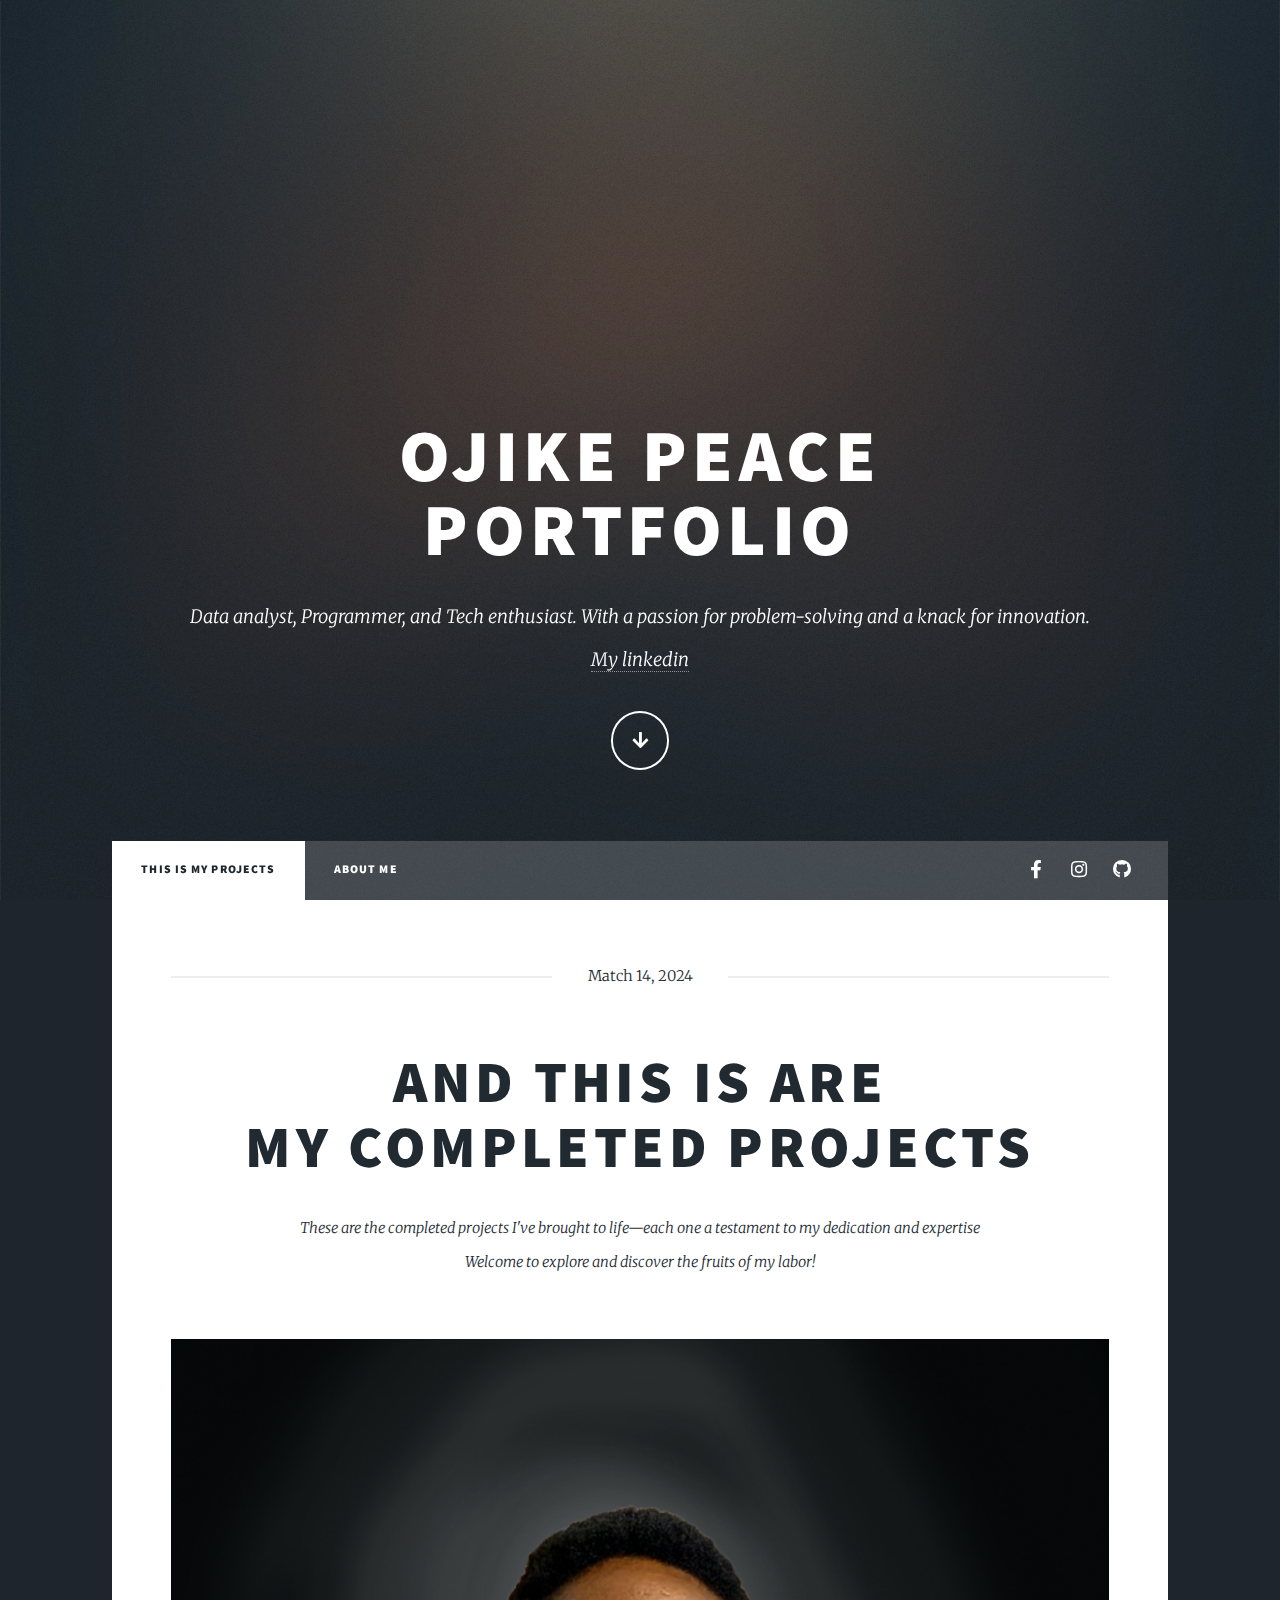
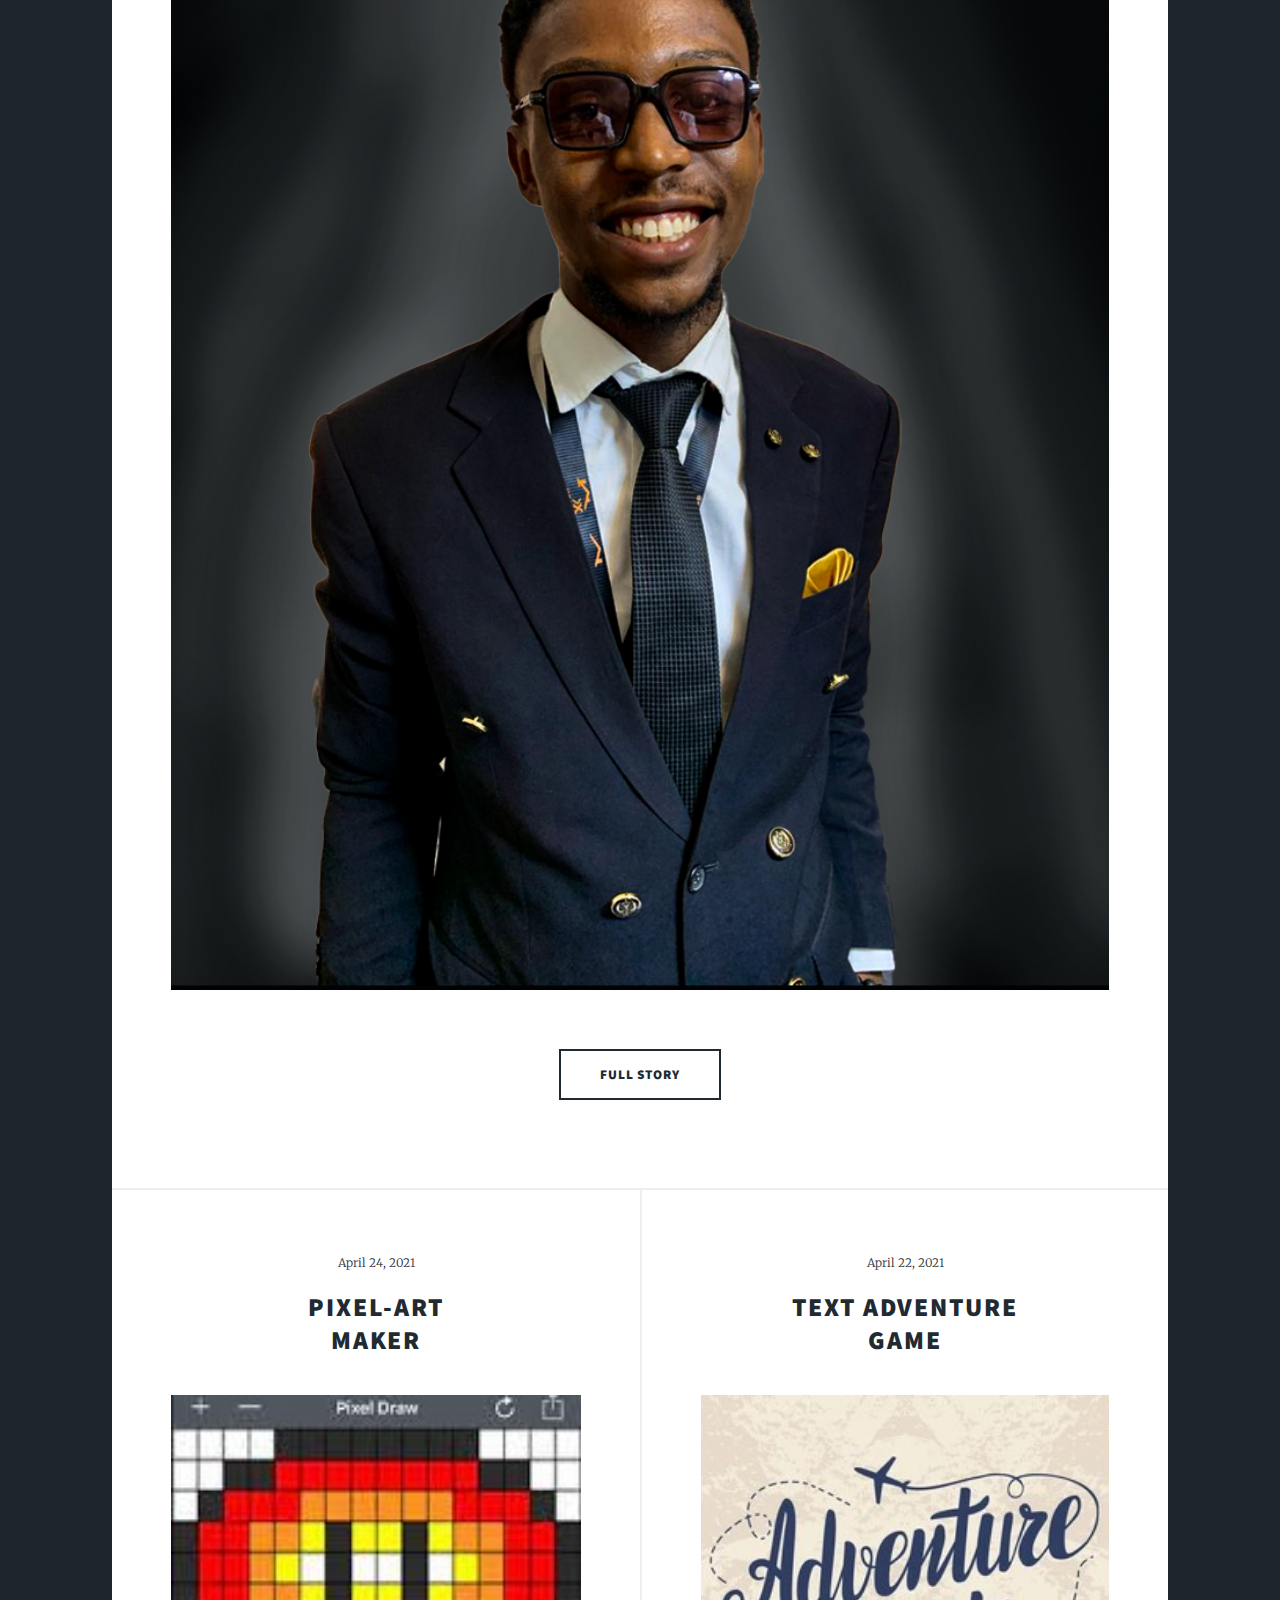
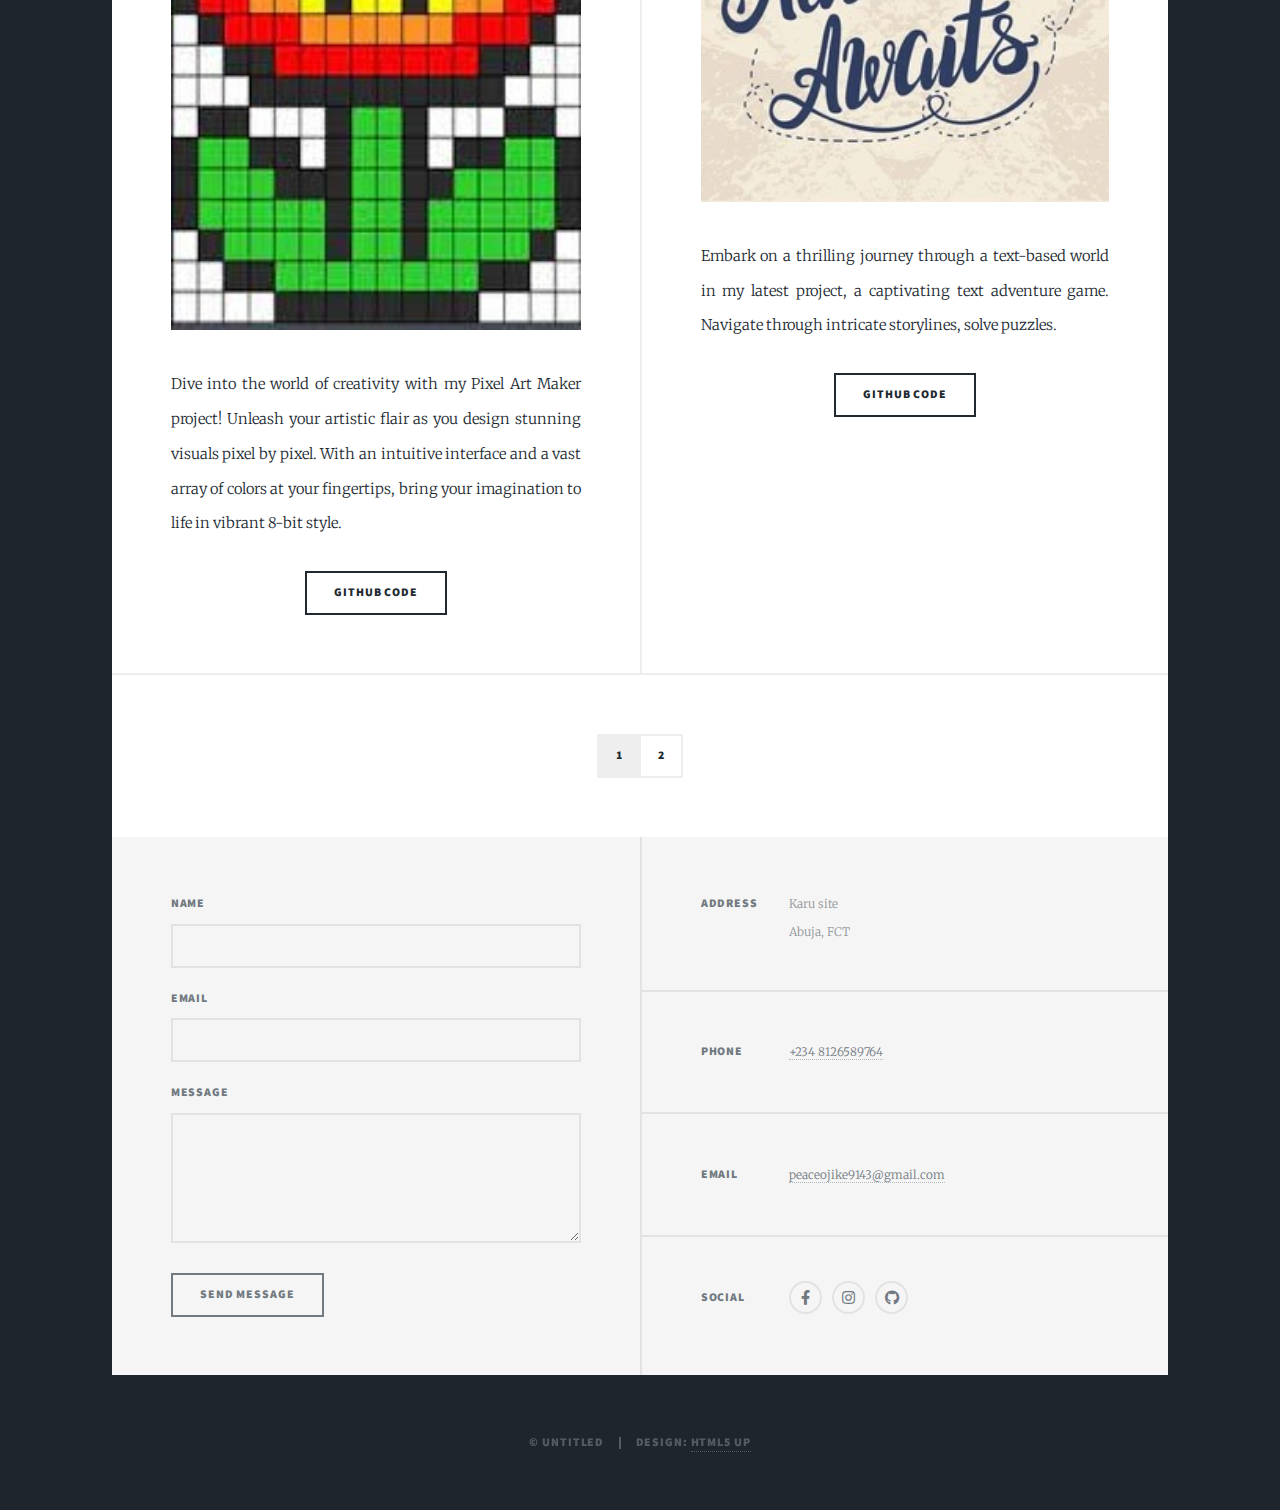
==== index.html @ 4c6d9d8d "Add files via upload" ====
<!DOCTYPE HTML>
<!--
	Massively by HTML5 UP
	html5up.net | @ajlkn
	Free for personal and commercial use under the CCA 3.0 license (html5up.net/license)
-->
<html>
	<head>
		<title>ojike peace portfolio</title>
		<meta charset="utf-8" />
		<meta name="viewport" content="width=device-width, initial-scale=1, user-scalable=no" />
		<link rel="stylesheet" href="assets/css/main.css" />
		<noscript><link rel="stylesheet" href="assets/css/noscript.css" /></noscript>
	</head>
	<body class="is-preload">

		<!-- Wrapper -->
			<div id="wrapper" class="fade-in">

				<!-- Intro -->
					<div id="intro">
						<h1>Ojike Peace<br />
						Portfolio</h1>
						<p>Data analyst, Programmer, and Tech enthusiast. With a passion for problem-solving and a knack for innovation. <br /> <a href="https://www.linkedin.com/in/peace-ojike-a12960278/">My linkedin</a></p>
						<ul class="actions">
							<li><a href="#header" class="button icon solid solo fa-arrow-down scrolly">Continue</a></li>
						</ul>
					</div>

				<!-- Header -->
					<header id="header">
						<a href="index.html" class="logo">My portfolio</a>
					</header>

				<!-- Nav -->
					<nav id="nav">
						<ul class="links">
							<li class="active"><a href="index.html">This is my Projects</a></li>
							<li><a href="generic.html">About me</a></li>
							<!--<li><a href="elements.html">Elements Reference</a></li>-->
						</ul>
						<ul class="icons">
							<!--<li><a href="#" class="icon brands fa-twitter"><span class="label">Twitter</span></a></li>-->
							<li><a href="#" class="icon brands fa-facebook-f"><span class="label">Facebook</span></a></li>
							<li><a href="#" class="icon brands fa-instagram"><span class="label">Instagram</span></a></li>
							<li><a href="#" class="icon brands fa-github"><span class="label">GitHub</span></a></li>
						</ul>
					</nav>

				<!-- Main -->
					<div id="main">

						<!-- Featured Post -->
							<article class="post featured">
								<header class="major">
									<span class="date">Match 14, 2024</span>
									<h2><a href="#">And this is are<br />
									my completed projects</a></h2>
									<p>These are the completed projects I've brought to life—each one a testament to my dedication and expertise<br />
									    Welcome to explore and discover the fruits of my labor!<br />
							        </p>
								</header>
								<a href="#" class="image main"><img src="images/pic 14.png" alt="" /></a>
								<ul class="actions special">
									<li><a href="#" class="button large">Full Story</a></li>
								</ul>
							</article>

						<!-- Posts -->
							<section class="posts">
								<article>
									<header>
										<span class="date">April 24, 2021</span>
										<h2><a href="#">pixel-art
											<br />
										Maker</a></h2>
									</header>
									<a href="#" class="image fit"><img src="images/pic 15b.jpeg" alt="" /></a>
									<p>Dive into the world of creativity with my Pixel Art Maker project! Unleash your artistic flair as you design stunning visuals pixel by pixel. With an intuitive interface and a vast array of colors at your fingertips, bring your imagination to life in vibrant 8-bit style.</p>
									<ul class="actions special">
										<li><a href="https://github.com/peaceojike9142/pixel-art-maker" class="button">GitHub Code</a></li>
									</ul>
								</article>
								<article>
									<header>
										<span class="date">April 22, 2021</span>
										<h2><a href="#">Text Adventure<br />
										Game</a></h2>
									</header>
									<a href="#" class="image fit"><img src="images/pic 15aa.jpg" alt="" /></a>
									<p>Embark on a thrilling journey through a text-based world in my latest project, a captivating text adventure game. Navigate through intricate storylines, solve puzzles.</p>
									<ul class="actions special">
										<li><a href="https://github.com/peaceojike9142/text-adventure-game" class="button">Github Code</a></li>
									</ul>
								</article>
								<!--<article>
									<header>
										<span class="date">April 18, 2021</span>
										<h2><a href="#">Ante mattis<br />
										interdum dolor</a></h2>
									</header>
									<a href="#" class="image fit"><img src="images/pic04.jpg" alt="" /></a>
									<p>Donec eget ex magna. Interdum et malesuada fames ac ante ipsum primis in faucibus. Pellentesque venenatis dolor imperdiet dolor mattis sagittis magna etiam.</p>
									<ul class="actions special">
										<li><a href="#" class="button">Full Story</a></li>
									</ul>
								</article>
								<article>
									<header>
										<span class="date">April 14, 2017</span>
										<h2><a href="#">Tempus sed<br />
										nulla imperdiet</a></h2>
									</header>
									<a href="#" class="image fit"><img src="images/pic05.jpg" alt="" /></a>
									<p>Donec eget ex magna. Interdum et malesuada fames ac ante ipsum primis in faucibus. Pellentesque venenatis dolor imperdiet dolor mattis sagittis magna etiam.</p>
									<ul class="actions special">
										<li><a href="#" class="button">Full Story</a></li>
									</ul>
								</article>
								<article>
									<header>
										<span class="date">April 11, 2017</span>
										<h2><a href="#">Odio magna<br />
										sed consectetur</a></h2>
									</header>
									<a href="#" class="image fit"><img src="images/pic06.jpg" alt="" /></a>
									<p>Donec eget ex magna. Interdum et malesuada fames ac ante ipsum primis in faucibus. Pellentesque venenatis dolor imperdiet dolor mattis sagittis magna etiam.</p>
									<ul class="actions special">
										<li><a href="#" class="button">Full Story</a></li>
									</ul>
								</article>-->
								<!--<article>
									<header>
										<span class="date">April 7, 2017</span>
										<h2><a href="#">Augue lorem<br />
										primis vestibulum</a></h2>
									</header>
									<a href="#" class="image fit"><img src="images/pic07.jpg" alt="" /></a>
									<p>Donec eget ex magna. Interdum et malesuada fames ac ante ipsum primis in faucibus. Pellentesque venenatis dolor imperdiet dolor mattis sagittis magna etiam.</p>
									<ul class="actions special">
										<li><a href="#" class="button">Full Story</a></li>
									</ul>
								</article>-->
							</section>

						<!-- Footer -->
							<footer>
								<div class="pagination">
									<!--<a href="#" class="previous">Prev</a>-->
									<a href="#" class="page active">1</a>
									<a href="#" class="page">2</a>
									<!--<a href="#" class="page">3</a>
									<span class="extra">&hellip;</span>
									<a href="#" class="page">8</a>
									<a href="#" class="page">9</a>
									<a href="#" class="page">10</a>
									<a href="#" class="next">Next</a>-->
								</div>
							</footer>

					</div>

				<!-- Footer -->
					<footer id="footer">
						<section>
							<form method="post" action="#">
								<div class="fields">
									<div class="field">
										<label for="name">Name</label>
										<input type="text" name="name" id="name" />
									</div>
									<div class="field">
										<label for="email">Email</label>
										<input type="text" name="email" id="email" />
									</div>
									<div class="field">
										<label for="message">Message</label>
										<textarea name="message" id="message" rows="3"></textarea>
									</div>
								</div>
								<ul class="actions">
									<li><input type="submit" value="Send Message" /></li>
								</ul>
							</form>
						</section>
						<section class="split contact">
							<section class="alt">
								<h3>Address</h3>
								<p> Karu site<br />
									Abuja, FCT</p>
							</section>
							<section>
								<h3>Phone</h3>
								<p><a href="#">+234 8126589764</a></p>
							</section>
							<section>
								<h3>Email</h3>
								<p><a href="peaceojike9143@gmail.com">peaceojike9143@gmail.com</a></p>
							</section>
							<section>
								<h3>Social</h3>
								<ul class="icons alt">
									<!--<li><a href="#" class="icon brands alt fa-twitter"><span class="label">Twitter</span></a></li>-->
									<li><a href="https://web.facebook.com/peace.ojike.3" class="icon brands alt fa-facebook-f"><span class="label">Facebook</span></a></li>
									<li><a href="#" class="icon brands alt fa-instagram"><span class="label">Instagram</span></a></li>
									<li><a href="https://github.com/peaceojike9142" class="icon brands alt fa-github"><span class="label">GitHub</span></a></li>
								</ul>
							</section>
						</section>
					</footer>

				<!-- Copyright -->
					<div id="copyright">
						<ul><li>&copy; Untitled</li><li>Design: <a href="https://html5up.net">HTML5 UP</a></li></ul>
					</div>

			</div>

		<!-- Scripts -->
			<script src="assets/js/jquery.min.js"></script>
			<script src="assets/js/jquery.scrollex.min.js"></script>
			<script src="assets/js/jquery.scrolly.min.js"></script>
			<script src="assets/js/browser.min.js"></script>
			<script src="assets/js/breakpoints.min.js"></script>
			<script src="assets/js/util.js"></script>
			<script src="assets/js/main.js"></script>

	</body>
</html>
---- assets/css/main.css ----
@import url(fontawesome-all.min.css);
@import url("https://fonts.googleapis.com/css?family=Merriweather:300,700,300italic,700italic|Source+Sans+Pro:900");

/*
	Massively by HTML5 UP
	html5up.net | @ajlkn
	Free for personal and commercial use under the CCA 3.0 license (html5up.net/license)
*/

html, body, div, span, applet, object,
iframe, h1, h2, h3, h4, h5, h6, p, blockquote,
pre, a, abbr, acronym, address, big, cite,
code, del, dfn, em, img, ins, kbd, q, s, samp,
small, strike, strong, sub, sup, tt, var, b,
u, i, center, dl, dt, dd, ol, ul, li, fieldset,
form, label, legend, table, caption, tbody,
tfoot, thead, tr, th, td, article, aside,
canvas, details, embed, figure, figcaption,
footer, header, hgroup, menu, nav, output, ruby,
section, summary, time, mark, audio, video {
	margin: 0;
	padding: 0;
	border: 0;
	font-size: 100%;
	font: inherit;
	vertical-align: baseline;}

article, aside, details, figcaption, figure,
footer, header, hgroup, menu, nav, section {
	display: block;}

body {
	line-height: 1;
}

ol, ul {
	list-style: none;
}

blockquote, q {
	quotes: none;
}

	blockquote:before, blockquote:after, q:before, q:after {
		content: '';
		content: none;
	}

table {
	border-collapse: collapse;
	border-spacing: 0;
}

body {
	-webkit-text-size-adjust: none;
}

mark {
	background-color: transparent;
	color: inherit;
}

input::-moz-focus-inner {
	border: 0;
	padding: 0;
}

input, select, textarea {
	-moz-appearance: none;
	-webkit-appearance: none;
	-ms-appearance: none;
	appearance: none;
}

/* Basic */

	@-ms-viewport {
		width: device-width;
	}

	body {
		-ms-overflow-style: scrollbar;
	}

	@media screen and (max-width: 480px) {

		html, body {
			min-width: 320px;
		}

	}

	html {
		box-sizing: border-box;
	}

	*, *:before, *:after {
		box-sizing: inherit;
	}

	body {
		background-color: #1e252d;
	}

		body.is-preload *, body.is-preload *:before, body.is-preload *:after {
			-moz-animation: none !important;
			-webkit-animation: none !important;
			-ms-animation: none !important;
			animation: none !important;
			-moz-transition: none !important;
			-webkit-transition: none !important;
			-ms-transition: none !important;
			transition: none !important;
		}

/* Type */

	html {
		font-size: 16pt;
	}

		@media screen and (max-width: 1680px) {

			html {
				font-size: 12pt;
			}

		}

		@media screen and (max-width: 1280px) {

			html {
				font-size: 11pt;
			}

		}

		@media screen and (max-width: 360px) {

			html {
				font-size: 10pt;
			}

		}

	body {
		color: #212931;
	}

	body, input, select, textarea {
		font-family: "Merriweather", Georgia, serif;
		font-weight: 300;
		font-size: 1rem;
		line-height: 2.375;
	}

	a {
		-moz-transition: color 0.2s ease-in-out, background-color 0.2s ease-in-out, border-color 0.2s ease-in-out, box-shadow 0.2s ease-in-out;
		-webkit-transition: color 0.2s ease-in-out, background-color 0.2s ease-in-out, border-color 0.2s ease-in-out, box-shadow 0.2s ease-in-out;
		-ms-transition: color 0.2s ease-in-out, background-color 0.2s ease-in-out, border-color 0.2s ease-in-out, box-shadow 0.2s ease-in-out;
		transition: color 0.2s ease-in-out, background-color 0.2s ease-in-out, border-color 0.2s ease-in-out, box-shadow 0.2s ease-in-out;
		border-bottom: dotted 1px;
		text-decoration: none;
	}

		a:hover {
			border-bottom-color: transparent;
		}

	strong, b {
		font-weight: 600;
	}

	em, i {
		font-style: italic;
	}

	p {
		text-align: justify;
		margin: 0 0 2rem 0;
	}

	h1, h2, h3, h4, h5, h6 {
		font-family: "Source Sans Pro", Helvetica, sans-serif;
		font-weight: 900;
		line-height: 1.5;
		letter-spacing: 0.075em;
		text-transform: uppercase;
		margin: 0 0 1rem 0;
	}

		h1 a, h2 a, h3 a, h4 a, h5 a, h6 a {
			border-bottom: 0;
			color: inherit;
			text-decoration: none;
		}

	h1 {
		font-size: 4rem;
		line-height: 1.1;
		margin: 0 0 2rem 0;
	}

	h2 {
		font-size: 1.75rem;
		line-height: 1.3;
		margin: 0 0 1.5rem 0;
	}

	h3 {
		font-size: 1.25rem;
		margin: 0 0 1.5rem 0;
	}

	h4 {
		font-size: 1rem;
	}

	h5 {
		font-size: 0.9rem;
	}

	h6 {
		font-size: 0.8rem;
	}

	sub {
		font-size: 0.8rem;
		position: relative;
		top: 0.5rem;
	}

	sup {
		font-size: 0.8rem;
		position: relative;
		top: -0.5rem;
	}

	blockquote {
		border-left: solid 4px;
		font-style: italic;
		margin: 0 0 2rem 0;
		padding: 0.5rem 0 0.5rem 2rem;
	}

	code {
		border: solid 2px;
		font-family: "Courier New", monospace;
		font-size: 0.9rem;
		margin: 0 0.25rem;
		padding: 0.25rem 0.65rem;
	}

	pre {
		-webkit-overflow-scrolling: touch;
		font-family: "Courier New", monospace;
		font-size: 0.9rem;
		margin: 0 0 2rem 0;
	}

		pre code {
			display: block;
			line-height: 1.75;
			padding: 1rem 1.5rem;
			overflow-x: auto;
		}

	hr {
		border: 0;
		border-bottom: solid 2px;
		margin: 3rem 0;
	}

		hr.major {
			margin: 5rem 0;
		}

	.align-left {
		text-align: left;
	}

	.align-center {
		text-align: center;
	}

	.align-right {
		text-align: right;
	}

	input, select, textarea {
		color: #212931;
	}

	a {
		color: #212931;
		border-bottom-color: rgba(33, 41, 49, 0.5);
	}

		a:hover {
			border-bottom-color: transparent;
			color: #18bfef !important;
		}

	strong, b {
		color: #212931;
	}

	h1, h2, h3, h4, h5, h6 {
		color: #212931;
	}

	blockquote {
		border-left-color: #eeeeee;
	}

	code {
		background: rgba(220, 220, 220, 0.25);
		border-color: #eeeeee;
	}

	hr {
		border-bottom-color: #eeeeee;
	}

/* Row */

	.row {
		display: flex;
		flex-wrap: wrap;
		box-sizing: border-box;
		align-items: stretch;
	}

		.row > * {
			box-sizing: border-box;
		}

		.row.gtr-uniform > * > :last-child {
			margin-bottom: 0;
		}

		.row.aln-left {
			justify-content: flex-start;
		}

		.row.aln-center {
			justify-content: center;
		}

		.row.aln-right {
			justify-content: flex-end;
		}

		.row.aln-top {
			align-items: flex-start;
		}

		.row.aln-middle {
			align-items: center;
		}

		.row.aln-bottom {
			align-items: flex-end;
		}

		.row > .imp {
			order: -1;
		}

		.row > .col-1 {
			width: 8.33333%;
		}

		.row > .off-1 {
			margin-left: 8.33333%;
		}

		.row > .col-2 {
			width: 16.66667%;
		}

		.row > .off-2 {
			margin-left: 16.66667%;
		}

		.row > .col-3 {
			width: 25%;
		}

		.row > .off-3 {
			margin-left: 25%;
		}

		.row > .col-4 {
			width: 33.33333%;
		}

		.row > .off-4 {
			margin-left: 33.33333%;
		}

		.row > .col-5 {
			width: 41.66667%;
		}

		.row > .off-5 {
			margin-left: 41.66667%;
		}

		.row > .col-6 {
			width: 50%;
		}

		.row > .off-6 {
			margin-left: 50%;
		}

		.row > .col-7 {
			width: 58.33333%;
		}

		.row > .off-7 {
			margin-left: 58.33333%;
		}

		.row > .col-8 {
			width: 66.66667%;
		}

		.row > .off-8 {
			margin-left: 66.66667%;
		}

		.row > .col-9 {
			width: 75%;
		}

		.row > .off-9 {
			margin-left: 75%;
		}

		.row > .col-10 {
			width: 83.33333%;
		}

		.row > .off-10 {
			margin-left: 83.33333%;
		}

		.row > .col-11 {
			width: 91.66667%;
		}

		.row > .off-11 {
			margin-left: 91.66667%;
		}

		.row > .col-12 {
			width: 100%;
		}

		.row > .off-12 {
			margin-left: 100%;
		}

		.row.gtr-0 {
			margin-top: 0;
			margin-left: 0rem;
		}

			.row.gtr-0 > * {
				padding: 0 0 0 0rem;
			}

			.row.gtr-0.gtr-uniform {
				margin-top: 0rem;
			}

				.row.gtr-0.gtr-uniform > * {
					padding-top: 0rem;
				}

		.row.gtr-25 {
			margin-top: 0;
			margin-left: -0.375rem;
		}

			.row.gtr-25 > * {
				padding: 0 0 0 0.375rem;
			}

			.row.gtr-25.gtr-uniform {
				margin-top: -0.375rem;
			}

				.row.gtr-25.gtr-uniform > * {
					padding-top: 0.375rem;
				}

		.row.gtr-50 {
			margin-top: 0;
			margin-left: -0.75rem;
		}

			.row.gtr-50 > * {
				padding: 0 0 0 0.75rem;
			}

			.row.gtr-50.gtr-uniform {
				margin-top: -0.75rem;
			}

				.row.gtr-50.gtr-uniform > * {
					padding-top: 0.75rem;
				}

		.row {
			margin-top: 0;
			margin-left: -1.5rem;
		}

			.row > * {
				padding: 0 0 0 1.5rem;
			}

			.row.gtr-uniform {
				margin-top: -1.5rem;
			}

				.row.gtr-uniform > * {
					padding-top: 1.5rem;
				}

		.row.gtr-150 {
			margin-top: 0;
			margin-left: -2.25rem;
		}

			.row.gtr-150 > * {
				padding: 0 0 0 2.25rem;
			}

			.row.gtr-150.gtr-uniform {
				margin-top: -2.25rem;
			}

				.row.gtr-150.gtr-uniform > * {
					padding-top: 2.25rem;
				}

		.row.gtr-200 {
			margin-top: 0;
			margin-left: -3rem;
		}

			.row.gtr-200 > * {
				padding: 0 0 0 3rem;
			}

			.row.gtr-200.gtr-uniform {
				margin-top: -3rem;
			}

				.row.gtr-200.gtr-uniform > * {
					padding-top: 3rem;
				}

		@media screen and (max-width: 1680px) {

			.row {
				display: flex;
				flex-wrap: wrap;
				box-sizing: border-box;
				align-items: stretch;
			}

				.row > * {
					box-sizing: border-box;
				}

				.row.gtr-uniform > * > :last-child {
					margin-bottom: 0;
				}

				.row.aln-left {
					justify-content: flex-start;
				}

				.row.aln-center {
					justify-content: center;
				}

				.row.aln-right {
					justify-content: flex-end;
				}

				.row.aln-top {
					align-items: flex-start;
				}

				.row.aln-middle {
					align-items: center;
				}

				.row.aln-bottom {
					align-items: flex-end;
				}

				.row > .imp-xlarge {
					order: -1;
				}

				.row > .col-1-xlarge {
					width: 8.33333%;
				}

				.row > .off-1-xlarge {
					margin-left: 8.33333%;
				}

				.row > .col-2-xlarge {
					width: 16.66667%;
				}

				.row > .off-2-xlarge {
					margin-left: 16.66667%;
				}

				.row > .col-3-xlarge {
					width: 25%;
				}

				.row > .off-3-xlarge {
					margin-left: 25%;
				}

				.row > .col-4-xlarge {
					width: 33.33333%;
				}

				.row > .off-4-xlarge {
					margin-left: 33.33333%;
				}

				.row > .col-5-xlarge {
					width: 41.66667%;
				}

				.row > .off-5-xlarge {
					margin-left: 41.66667%;
				}

				.row > .col-6-xlarge {
					width: 50%;
				}

				.row > .off-6-xlarge {
					margin-left: 50%;
				}

				.row > .col-7-xlarge {
					width: 58.33333%;
				}

				.row > .off-7-xlarge {
					margin-left: 58.33333%;
				}

				.row > .col-8-xlarge {
					width: 66.66667%;
				}

				.row > .off-8-xlarge {
					margin-left: 66.66667%;
				}

				.row > .col-9-xlarge {
					width: 75%;
				}

				.row > .off-9-xlarge {
					margin-left: 75%;
				}

				.row > .col-10-xlarge {
					width: 83.33333%;
				}

				.row > .off-10-xlarge {
					margin-left: 83.33333%;
				}

				.row > .col-11-xlarge {
					width: 91.66667%;
				}

				.row > .off-11-xlarge {
					margin-left: 91.66667%;
				}

				.row > .col-12-xlarge {
					width: 100%;
				}

				.row > .off-12-xlarge {
					margin-left: 100%;
				}

				.row.gtr-0 {
					margin-top: 0;
					margin-left: 0rem;
				}

					.row.gtr-0 > * {
						padding: 0 0 0 0rem;
					}

					.row.gtr-0.gtr-uniform {
						margin-top: 0rem;
					}

						.row.gtr-0.gtr-uniform > * {
							padding-top: 0rem;
						}

				.row.gtr-25 {
					margin-top: 0;
					margin-left: -0.375rem;
				}

					.row.gtr-25 > * {
						padding: 0 0 0 0.375rem;
					}

					.row.gtr-25.gtr-uniform {
						margin-top: -0.375rem;
					}

						.row.gtr-25.gtr-uniform > * {
							padding-top: 0.375rem;
						}

				.row.gtr-50 {
					margin-top: 0;
					margin-left: -0.75rem;
				}

					.row.gtr-50 > * {
						padding: 0 0 0 0.75rem;
					}

					.row.gtr-50.gtr-uniform {
						margin-top: -0.75rem;
					}

						.row.gtr-50.gtr-uniform > * {
							padding-top: 0.75rem;
						}

				.row {
					margin-top: 0;
					margin-left: -1.5rem;
				}

					.row > * {
						padding: 0 0 0 1.5rem;
					}

					.row.gtr-uniform {
						margin-top: -1.5rem;
					}

						.row.gtr-uniform > * {
							padding-top: 1.5rem;
						}

				.row.gtr-150 {
					margin-top: 0;
					margin-left: -2.25rem;
				}

					.row.gtr-150 > * {
						padding: 0 0 0 2.25rem;
					}

					.row.gtr-150.gtr-uniform {
						margin-top: -2.25rem;
					}

						.row.gtr-150.gtr-uniform > * {
							padding-top: 2.25rem;
						}

				.row.gtr-200 {
					margin-top: 0;
					margin-left: -3rem;
				}

					.row.gtr-200 > * {
						padding: 0 0 0 3rem;
					}

					.row.gtr-200.gtr-uniform {
						margin-top: -3rem;
					}

						.row.gtr-200.gtr-uniform > * {
							padding-top: 3rem;
						}

		}

		@media screen and (max-width: 1280px) {

			.row {
				display: flex;
				flex-wrap: wrap;
				box-sizing: border-box;
				align-items: stretch;
			}

				.row > * {
					box-sizing: border-box;
				}

				.row.gtr-uniform > * > :last-child {
					margin-bottom: 0;
				}

				.row.aln-left {
					justify-content: flex-start;
				}

				.row.aln-center {
					justify-content: center;
				}

				.row.aln-right {
					justify-content: flex-end;
				}

				.row.aln-top {
					align-items: flex-start;
				}

				.row.aln-middle {
					align-items: center;
				}

				.row.aln-bottom {
					align-items: flex-end;
				}

				.row > .imp-large {
					order: -1;
				}

				.row > .col-1-large {
					width: 8.33333%;
				}

				.row > .off-1-large {
					margin-left: 8.33333%;
				}

				.row > .col-2-large {
					width: 16.66667%;
				}

				.row > .off-2-large {
					margin-left: 16.66667%;
				}

				.row > .col-3-large {
					width: 25%;
				}

				.row > .off-3-large {
					margin-left: 25%;
				}

				.row > .col-4-large {
					width: 33.33333%;
				}

				.row > .off-4-large {
					margin-left: 33.33333%;
				}

				.row > .col-5-large {
					width: 41.66667%;
				}

				.row > .off-5-large {
					margin-left: 41.66667%;
				}

				.row > .col-6-large {
					width: 50%;
				}

				.row > .off-6-large {
					margin-left: 50%;
				}

				.row > .col-7-large {
					width: 58.33333%;
				}

				.row > .off-7-large {
					margin-left: 58.33333%;
				}

				.row > .col-8-large {
					width: 66.66667%;
				}

				.row > .off-8-large {
					margin-left: 66.66667%;
				}

				.row > .col-9-large {
					width: 75%;
				}

				.row > .off-9-large {
					margin-left: 75%;
				}

				.row > .col-10-large {
					width: 83.33333%;
				}

				.row > .off-10-large {
					margin-left: 83.33333%;
				}

				.row > .col-11-large {
					width: 91.66667%;
				}

				.row > .off-11-large {
					margin-left: 91.66667%;
				}

				.row > .col-12-large {
					width: 100%;
				}

				.row > .off-12-large {
					margin-left: 100%;
				}

				.row.gtr-0 {
					margin-top: 0;
					margin-left: 0rem;
				}

					.row.gtr-0 > * {
						padding: 0 0 0 0rem;
					}

					.row.gtr-0.gtr-uniform {
						margin-top: 0rem;
					}

						.row.gtr-0.gtr-uniform > * {
							padding-top: 0rem;
						}

				.row.gtr-25 {
					margin-top: 0;
					margin-left: -0.375rem;
				}

					.row.gtr-25 > * {
						padding: 0 0 0 0.375rem;
					}

					.row.gtr-25.gtr-uniform {
						margin-top: -0.375rem;
					}

						.row.gtr-25.gtr-uniform > * {
							padding-top: 0.375rem;
						}

				.row.gtr-50 {
					margin-top: 0;
					margin-left: -0.75rem;
				}

					.row.gtr-50 > * {
						padding: 0 0 0 0.75rem;
					}

					.row.gtr-50.gtr-uniform {
						margin-top: -0.75rem;
					}

						.row.gtr-50.gtr-uniform > * {
							padding-top: 0.75rem;
						}

				.row {
					margin-top: 0;
					margin-left: -1.5rem;
				}

					.row > * {
						padding: 0 0 0 1.5rem;
					}

					.row.gtr-uniform {
						margin-top: -1.5rem;
					}

						.row.gtr-uniform > * {
							padding-top: 1.5rem;
						}

				.row.gtr-150 {
					margin-top: 0;
					margin-left: -2.25rem;
				}

					.row.gtr-150 > * {
						padding: 0 0 0 2.25rem;
					}

					.row.gtr-150.gtr-uniform {
						margin-top: -2.25rem;
					}

						.row.gtr-150.gtr-uniform > * {
							padding-top: 2.25rem;
						}

				.row.gtr-200 {
					margin-top: 0;
					margin-left: -3rem;
				}

					.row.gtr-200 > * {
						padding: 0 0 0 3rem;
					}

					.row.gtr-200.gtr-uniform {
						margin-top: -3rem;
					}

						.row.gtr-200.gtr-uniform > * {
							padding-top: 3rem;
						}

		}

		@media screen and (max-width: 980px) {

			.row {
				display: flex;
				flex-wrap: wrap;
				box-sizing: border-box;
				align-items: stretch;
			}

				.row > * {
					box-sizing: border-box;
				}

				.row.gtr-uniform > * > :last-child {
					margin-bottom: 0;
				}

				.row.aln-left {
					justify-content: flex-start;
				}

				.row.aln-center {
					justify-content: center;
				}

				.row.aln-right {
					justify-content: flex-end;
				}

				.row.aln-top {
					align-items: flex-start;
				}

				.row.aln-middle {
					align-items: center;
				}

				.row.aln-bottom {
					align-items: flex-end;
				}

				.row > .imp-medium {
					order: -1;
				}

				.row > .col-1-medium {
					width: 8.33333%;
				}

				.row > .off-1-medium {
					margin-left: 8.33333%;
				}

				.row > .col-2-medium {
					width: 16.66667%;
				}

				.row > .off-2-medium {
					margin-left: 16.66667%;
				}

				.row > .col-3-medium {
					width: 25%;
				}

				.row > .off-3-medium {
					margin-left: 25%;
				}

				.row > .col-4-medium {
					width: 33.33333%;
				}

				.row > .off-4-medium {
					margin-left: 33.33333%;
				}

				.row > .col-5-medium {
					width: 41.66667%;
				}

				.row > .off-5-medium {
					margin-left: 41.66667%;
				}

				.row > .col-6-medium {
					width: 50%;
				}

				.row > .off-6-medium {
					margin-left: 50%;
				}

				.row > .col-7-medium {
					width: 58.33333%;
				}

				.row > .off-7-medium {
					margin-left: 58.33333%;
				}

				.row > .col-8-medium {
					width: 66.66667%;
				}

				.row > .off-8-medium {
					margin-left: 66.66667%;
				}

				.row > .col-9-medium {
					width: 75%;
				}

				.row > .off-9-medium {
					margin-left: 75%;
				}

				.row > .col-10-medium {
					width: 83.33333%;
				}

				.row > .off-10-medium {
					margin-left: 83.33333%;
				}

				.row > .col-11-medium {
					width: 91.66667%;
				}

				.row > .off-11-medium {
					margin-left: 91.66667%;
				}

				.row > .col-12-medium {
					width: 100%;
				}

				.row > .off-12-medium {
					margin-left: 100%;
				}

				.row.gtr-0 {
					margin-top: 0;
					margin-left: 0rem;
				}

					.row.gtr-0 > * {
						padding: 0 0 0 0rem;
					}

					.row.gtr-0.gtr-uniform {
						margin-top: 0rem;
					}

						.row.gtr-0.gtr-uniform > * {
							padding-top: 0rem;
						}

				.row.gtr-25 {
					margin-top: 0;
					margin-left: -0.375rem;
				}

					.row.gtr-25 > * {
						padding: 0 0 0 0.375rem;
					}

					.row.gtr-25.gtr-uniform {
						margin-top: -0.375rem;
					}

						.row.gtr-25.gtr-uniform > * {
							padding-top: 0.375rem;
						}

				.row.gtr-50 {
					margin-top: 0;
					margin-left: -0.75rem;
				}

					.row.gtr-50 > * {
						padding: 0 0 0 0.75rem;
					}

					.row.gtr-50.gtr-uniform {
						margin-top: -0.75rem;
					}

						.row.gtr-50.gtr-uniform > * {
							padding-top: 0.75rem;
						}

				.row {
					margin-top: 0;
					margin-left: -1.5rem;
				}

					.row > * {
						padding: 0 0 0 1.5rem;
					}

					.row.gtr-uniform {
						margin-top: -1.5rem;
					}

						.row.gtr-uniform > * {
							padding-top: 1.5rem;
						}

				.row.gtr-150 {
					margin-top: 0;
					margin-left: -2.25rem;
				}

					.row.gtr-150 > * {
						padding: 0 0 0 2.25rem;
					}

					.row.gtr-150.gtr-uniform {
						margin-top: -2.25rem;
					}

						.row.gtr-150.gtr-uniform > * {
							padding-top: 2.25rem;
						}

				.row.gtr-200 {
					margin-top: 0;
					margin-left: -3rem;
				}

					.row.gtr-200 > * {
						padding: 0 0 0 3rem;
					}

					.row.gtr-200.gtr-uniform {
						margin-top: -3rem;
					}

						.row.gtr-200.gtr-uniform > * {
							padding-top: 3rem;
						}

		}

		@media screen and (max-width: 736px) {

			.row {
				display: flex;
				flex-wrap: wrap;
				box-sizing: border-box;
				align-items: stretch;
			}

				.row > * {
					box-sizing: border-box;
				}

				.row.gtr-uniform > * > :last-child {
					margin-bottom: 0;
				}

				.row.aln-left {
					justify-content: flex-start;
				}

				.row.aln-center {
					justify-content: center;
				}

				.row.aln-right {
					justify-content: flex-end;
				}

				.row.aln-top {
					align-items: flex-start;
				}

				.row.aln-middle {
					align-items: center;
				}

				.row.aln-bottom {
					align-items: flex-end;
				}

				.row > .imp-small {
					order: -1;
				}

				.row > .col-1-small {
					width: 8.33333%;
				}

				.row > .off-1-small {
					margin-left: 8.33333%;
				}

				.row > .col-2-small {
					width: 16.66667%;
				}

				.row > .off-2-small {
					margin-left: 16.66667%;
				}

				.row > .col-3-small {
					width: 25%;
				}

				.row > .off-3-small {
					margin-left: 25%;
				}

				.row > .col-4-small {
					width: 33.33333%;
				}

				.row > .off-4-small {
					margin-left: 33.33333%;
				}

				.row > .col-5-small {
					width: 41.66667%;
				}

				.row > .off-5-small {
					margin-left: 41.66667%;
				}

				.row > .col-6-small {
					width: 50%;
				}

				.row > .off-6-small {
					margin-left: 50%;
				}

				.row > .col-7-small {
					width: 58.33333%;
				}

				.row > .off-7-small {
					margin-left: 58.33333%;
				}

				.row > .col-8-small {
					width: 66.66667%;
				}

				.row > .off-8-small {
					margin-left: 66.66667%;
				}

				.row > .col-9-small {
					width: 75%;
				}

				.row > .off-9-small {
					margin-left: 75%;
				}

				.row > .col-10-small {
					width: 83.33333%;
				}

				.row > .off-10-small {
					margin-left: 83.33333%;
				}

				.row > .col-11-small {
					width: 91.66667%;
				}

				.row > .off-11-small {
					margin-left: 91.66667%;
				}

				.row > .col-12-small {
					width: 100%;
				}

				.row > .off-12-small {
					margin-left: 100%;
				}

				.row.gtr-0 {
					margin-top: 0;
					margin-left: 0rem;
				}

					.row.gtr-0 > * {
						padding: 0 0 0 0rem;
					}

					.row.gtr-0.gtr-uniform {
						margin-top: 0rem;
					}

						.row.gtr-0.gtr-uniform > * {
							padding-top: 0rem;
						}

				.row.gtr-25 {
					margin-top: 0;
					margin-left: -0.375rem;
				}

					.row.gtr-25 > * {
						padding: 0 0 0 0.375rem;
					}

					.row.gtr-25.gtr-uniform {
						margin-top: -0.375rem;
					}

						.row.gtr-25.gtr-uniform > * {
							padding-top: 0.375rem;
						}

				.row.gtr-50 {
					margin-top: 0;
					margin-left: -0.75rem;
				}

					.row.gtr-50 > * {
						padding: 0 0 0 0.75rem;
					}

					.row.gtr-50.gtr-uniform {
						margin-top: -0.75rem;
					}

						.row.gtr-50.gtr-uniform > * {
							padding-top: 0.75rem;
						}

				.row {
					margin-top: 0;
					margin-left: -1.5rem;
				}

					.row > * {
						padding: 0 0 0 1.5rem;
					}

					.row.gtr-uniform {
						margin-top: -1.5rem;
					}

						.row.gtr-uniform > * {
							padding-top: 1.5rem;
						}

				.row.gtr-150 {
					margin-top: 0;
					margin-left: -2.25rem;
				}

					.row.gtr-150 > * {
						padding: 0 0 0 2.25rem;
					}

					.row.gtr-150.gtr-uniform {
						margin-top: -2.25rem;
					}

						.row.gtr-150.gtr-uniform > * {
							padding-top: 2.25rem;
						}

				.row.gtr-200 {
					margin-top: 0;
					margin-left: -3rem;
				}

					.row.gtr-200 > * {
						padding: 0 0 0 3rem;
					}

					.row.gtr-200.gtr-uniform {
						margin-top: -3rem;
					}

						.row.gtr-200.gtr-uniform > * {
							padding-top: 3rem;
						}

		}

		@media screen and (max-width: 480px) {

			.row {
				display: flex;
				flex-wrap: wrap;
				box-sizing: border-box;
				align-items: stretch;
			}

				.row > * {
					box-sizing: border-box;
				}

				.row.gtr-uniform > * > :last-child {
					margin-bottom: 0;
				}

				.row.aln-left {
					justify-content: flex-start;
				}

				.row.aln-center {
					justify-content: center;
				}

				.row.aln-right {
					justify-content: flex-end;
				}

				.row.aln-top {
					align-items: flex-start;
				}

				.row.aln-middle {
					align-items: center;
				}

				.row.aln-bottom {
					align-items: flex-end;
				}

				.row > .imp-xsmall {
					order: -1;
				}

				.row > .col-1-xsmall {
					width: 8.33333%;
				}

				.row > .off-1-xsmall {
					margin-left: 8.33333%;
				}

				.row > .col-2-xsmall {
					width: 16.66667%;
				}

				.row > .off-2-xsmall {
					margin-left: 16.66667%;
				}

				.row > .col-3-xsmall {
					width: 25%;
				}

				.row > .off-3-xsmall {
					margin-left: 25%;
				}

				.row > .col-4-xsmall {
					width: 33.33333%;
				}

				.row > .off-4-xsmall {
					margin-left: 33.33333%;
				}

				.row > .col-5-xsmall {
					width: 41.66667%;
				}

				.row > .off-5-xsmall {
					margin-left: 41.66667%;
				}

				.row > .col-6-xsmall {
					width: 50%;
				}

				.row > .off-6-xsmall {
					margin-left: 50%;
				}

				.row > .col-7-xsmall {
					width: 58.33333%;
				}

				.row > .off-7-xsmall {
					margin-left: 58.33333%;
				}

				.row > .col-8-xsmall {
					width: 66.66667%;
				}

				.row > .off-8-xsmall {
					margin-left: 66.66667%;
				}

				.row > .col-9-xsmall {
					width: 75%;
				}

				.row > .off-9-xsmall {
					margin-left: 75%;
				}

				.row > .col-10-xsmall {
					width: 83.33333%;
				}

				.row > .off-10-xsmall {
					margin-left: 83.33333%;
				}

				.row > .col-11-xsmall {
					width: 91.66667%;
				}

				.row > .off-11-xsmall {
					margin-left: 91.66667%;
				}

				.row > .col-12-xsmall {
					width: 100%;
				}

				.row > .off-12-xsmall {
					margin-left: 100%;
				}

				.row.gtr-0 {
					margin-top: 0;
					margin-left: 0rem;
				}

					.row.gtr-0 > * {
						padding: 0 0 0 0rem;
					}

					.row.gtr-0.gtr-uniform {
						margin-top: 0rem;
					}

						.row.gtr-0.gtr-uniform > * {
							padding-top: 0rem;
						}

				.row.gtr-25 {
					margin-top: 0;
					margin-left: -0.375rem;
				}

					.row.gtr-25 > * {
						padding: 0 0 0 0.375rem;
					}

					.row.gtr-25.gtr-uniform {
						margin-top: -0.375rem;
					}

						.row.gtr-25.gtr-uniform > * {
							padding-top: 0.375rem;
						}

				.row.gtr-50 {
					margin-top: 0;
					margin-left: -0.75rem;
				}

					.row.gtr-50 > * {
						padding: 0 0 0 0.75rem;
					}

					.row.gtr-50.gtr-uniform {
						margin-top: -0.75rem;
					}

						.row.gtr-50.gtr-uniform > * {
							padding-top: 0.75rem;
						}

				.row {
					margin-top: 0;
					margin-left: -1.5rem;
				}

					.row > * {
						padding: 0 0 0 1.5rem;
					}

					.row.gtr-uniform {
						margin-top: -1.5rem;
					}

						.row.gtr-uniform > * {
							padding-top: 1.5rem;
						}

				.row.gtr-150 {
					margin-top: 0;
					margin-left: -2.25rem;
				}

					.row.gtr-150 > * {
						padding: 0 0 0 2.25rem;
					}

					.row.gtr-150.gtr-uniform {
						margin-top: -2.25rem;
					}

						.row.gtr-150.gtr-uniform > * {
							padding-top: 2.25rem;
						}

				.row.gtr-200 {
					margin-top: 0;
					margin-left: -3rem;
				}

					.row.gtr-200 > * {
						padding: 0 0 0 3rem;
					}

					.row.gtr-200.gtr-uniform {
						margin-top: -3rem;
					}

						.row.gtr-200.gtr-uniform > * {
							padding-top: 3rem;
						}

		}

		@media screen and (max-width: 360px) {

			.row {
				display: flex;
				flex-wrap: wrap;
				box-sizing: border-box;
				align-items: stretch;
			}

				.row > * {
					box-sizing: border-box;
				}

				.row.gtr-uniform > * > :last-child {
					margin-bottom: 0;
				}

				.row.aln-left {
					justify-content: flex-start;
				}

				.row.aln-center {
					justify-content: center;
				}

				.row.aln-right {
					justify-content: flex-end;
				}

				.row.aln-top {
					align-items: flex-start;
				}

				.row.aln-middle {
					align-items: center;
				}

				.row.aln-bottom {
					align-items: flex-end;
				}

				.row > .imp-xxsmall {
					order: -1;
				}

				.row > .col-1-xxsmall {
					width: 8.33333%;
				}

				.row > .off-1-xxsmall {
					margin-left: 8.33333%;
				}

				.row > .col-2-xxsmall {
					width: 16.66667%;
				}

				.row > .off-2-xxsmall {
					margin-left: 16.66667%;
				}

				.row > .col-3-xxsmall {
					width: 25%;
				}

				.row > .off-3-xxsmall {
					margin-left: 25%;
				}

				.row > .col-4-xxsmall {
					width: 33.33333%;
				}

				.row > .off-4-xxsmall {
					margin-left: 33.33333%;
				}

				.row > .col-5-xxsmall {
					width: 41.66667%;
				}

				.row > .off-5-xxsmall {
					margin-left: 41.66667%;
				}

				.row > .col-6-xxsmall {
					width: 50%;
				}

				.row > .off-6-xxsmall {
					margin-left: 50%;
				}

				.row > .col-7-xxsmall {
					width: 58.33333%;
				}

				.row > .off-7-xxsmall {
					margin-left: 58.33333%;
				}

				.row > .col-8-xxsmall {
					width: 66.66667%;
				}

				.row > .off-8-xxsmall {
					margin-left: 66.66667%;
				}

				.row > .col-9-xxsmall {
					width: 75%;
				}

				.row > .off-9-xxsmall {
					margin-left: 75%;
				}

				.row > .col-10-xxsmall {
					width: 83.33333%;
				}

				.row > .off-10-xxsmall {
					margin-left: 83.33333%;
				}

				.row > .col-11-xxsmall {
					width: 91.66667%;
				}

				.row > .off-11-xxsmall {
					margin-left: 91.66667%;
				}

				.row > .col-12-xxsmall {
					width: 100%;
				}

				.row > .off-12-xxsmall {
					margin-left: 100%;
				}

				.row.gtr-0 {
					margin-top: 0;
					margin-left: 0rem;
				}

					.row.gtr-0 > * {
						padding: 0 0 0 0rem;
					}

					.row.gtr-0.gtr-uniform {
						margin-top: 0rem;
					}

						.row.gtr-0.gtr-uniform > * {
							padding-top: 0rem;
						}

				.row.gtr-25 {
					margin-top: 0;
					margin-left: -0.375rem;
				}

					.row.gtr-25 > * {
						padding: 0 0 0 0.375rem;
					}

					.row.gtr-25.gtr-uniform {
						margin-top: -0.375rem;
					}

						.row.gtr-25.gtr-uniform > * {
							padding-top: 0.375rem;
						}

				.row.gtr-50 {
					margin-top: 0;
					margin-left: -0.75rem;
				}

					.row.gtr-50 > * {
						padding: 0 0 0 0.75rem;
					}

					.row.gtr-50.gtr-uniform {
						margin-top: -0.75rem;
					}

						.row.gtr-50.gtr-uniform > * {
							padding-top: 0.75rem;
						}

				.row {
					margin-top: 0;
					margin-left: -1.5rem;
				}

					.row > * {
						padding: 0 0 0 1.5rem;
					}

					.row.gtr-uniform {
						margin-top: -1.5rem;
					}

						.row.gtr-uniform > * {
							padding-top: 1.5rem;
						}

				.row.gtr-150 {
					margin-top: 0;
					margin-left: -2.25rem;
				}

					.row.gtr-150 > * {
						padding: 0 0 0 2.25rem;
					}

					.row.gtr-150.gtr-uniform {
						margin-top: -2.25rem;
					}

						.row.gtr-150.gtr-uniform > * {
							padding-top: 2.25rem;
						}

				.row.gtr-200 {
					margin-top: 0;
					margin-left: -3rem;
				}

					.row.gtr-200 > * {
						padding: 0 0 0 3rem;
					}

					.row.gtr-200.gtr-uniform {
						margin-top: -3rem;
					}

						.row.gtr-200.gtr-uniform > * {
							padding-top: 3rem;
						}

		}

/* Box */

	.box {
		border: solid 2px;
		margin-bottom: 2rem;
		padding: 1.5rem;
	}

		.box > :last-child,
		.box > :last-child > :last-child,
		.box > :last-child > :last-child > :last-child {
			margin-bottom: 0;
		}

		.box.alt {
			border: 0;
			border-radius: 0;
			padding: 0;
		}

	.box {
		border-color: #eeeeee;
	}

/* Button */

	input[type="submit"],
	input[type="reset"],
	input[type="button"],
	button,
	.button {
		-moz-appearance: none;
		-webkit-appearance: none;
		-ms-appearance: none;
		appearance: none;
		-moz-transition: background-color 0.2s ease-in-out, box-shadow 0.2s ease-in-out, color 0.2s ease-in-out;
		-webkit-transition: background-color 0.2s ease-in-out, box-shadow 0.2s ease-in-out, color 0.2s ease-in-out;
		-ms-transition: background-color 0.2s ease-in-out, box-shadow 0.2s ease-in-out, color 0.2s ease-in-out;
		transition: background-color 0.2s ease-in-out, box-shadow 0.2s ease-in-out, color 0.2s ease-in-out;
		border: 0;
		border-radius: 0;
		cursor: pointer;
		display: inline-block;
		font-family: "Source Sans Pro", Helvetica, sans-serif;
		font-size: 0.8rem;
		font-weight: 900;
		letter-spacing: 0.075em;
		height: 3rem;
		line-height: 3rem;
		padding: 0 2rem;
		text-align: center;
		text-decoration: none;
		text-transform: uppercase;
		white-space: nowrap;
	}

		input[type="submit"].icon:before,
		input[type="reset"].icon:before,
		input[type="button"].icon:before,
		button.icon:before,
		.button.icon:before {
			margin-right: 0.5rem;
		}

		input[type="submit"].icon.solo,
		input[type="reset"].icon.solo,
		input[type="button"].icon.solo,
		button.icon.solo,
		.button.icon.solo {
			position: relative;
			width: 4rem;
			height: 4rem;
			line-height: 4rem;
			border-radius: 4rem;
			text-indent: 4rem;
			overflow: hidden;
			padding: 0;
			white-space: nowrap;
		}

			input[type="submit"].icon.solo:before,
			input[type="reset"].icon.solo:before,
			input[type="button"].icon.solo:before,
			button.icon.solo:before,
			.button.icon.solo:before {
				position: absolute;
				display: block;
				top: 0;
				left: 0;
				width: inherit;
				height: inherit;
				line-height: inherit;
				font-size: 1.25rem;
				margin-right: 0;
				text-align: center;
				text-indent: 0;
			}

		input[type="submit"].fit,
		input[type="reset"].fit,
		input[type="button"].fit,
		button.fit,
		.button.fit {
			width: 100%;
		}

		input[type="submit"].small,
		input[type="reset"].small,
		input[type="button"].small,
		button.small,
		.button.small {
			font-size: 0.7rem;
			height: 2.5rem;
			line-height: 2.5rem;
			padding: 0 1.5rem;
		}

		input[type="submit"].large,
		input[type="reset"].large,
		input[type="button"].large,
		button.large,
		.button.large {
			font-size: 0.9rem;
			height: 3.5rem;
			line-height: 3.5rem;
			padding: 0 2.75rem;
		}

		@media screen and (max-width: 980px) {

			input[type="submit"],
			input[type="reset"],
			input[type="button"],
			button,
			.button {
				font-size: 0.9rem;
				height: 3.25rem;
				line-height: 3.25rem;
			}

				input[type="submit"].large,
				input[type="reset"].large,
				input[type="button"].large,
				button.large,
				.button.large {
					font-size: 1rem;
					height: 3.75rem;
					line-height: 3.75rem;
				}

		}

		input[type="submit"].disabled, input[type="submit"]:disabled,
		input[type="reset"].disabled,
		input[type="reset"]:disabled,
		input[type="button"].disabled,
		input[type="button"]:disabled,
		button.disabled,
		button:disabled,
		.button.disabled,
		.button:disabled {
			pointer-events: none;
			opacity: 0.25;
		}

	input[type="submit"],
	input[type="reset"],
	input[type="button"],
	button,
	.button {
		background-color: transparent;
		box-shadow: inset 0 0 0 2px #212931;
		color: #212931 !important;
	}

		input[type="submit"]:hover,
		input[type="reset"]:hover,
		input[type="button"]:hover,
		button:hover,
		.button:hover {
			box-shadow: inset 0 0 0 2px #18bfef;
			color: #18bfef !important;
		}

		input[type="submit"].primary,
		input[type="reset"].primary,
		input[type="button"].primary,
		button.primary,
		.button.primary {
			background-color: #212931;
			box-shadow: none;
			color: #ffffff !important;
		}

			input[type="submit"].primary:hover,
			input[type="reset"].primary:hover,
			input[type="button"].primary:hover,
			button.primary:hover,
			.button.primary:hover {
				background-color: #18bfef;
			}

/* Form */

	form {
		margin: 0 0 2rem 0;
	}

		form > :last-child {
			margin-bottom: 0;
		}

		form > .fields {
			display: -moz-flex;
			display: -webkit-flex;
			display: -ms-flex;
			display: flex;
			-moz-flex-wrap: wrap;
			-webkit-flex-wrap: wrap;
			-ms-flex-wrap: wrap;
			flex-wrap: wrap;
			width: calc(100% + 3rem);
			margin: -1.5rem 0 2rem -1.5rem;
		}

			form > .fields > .field {
				-moz-flex-grow: 0;
				-webkit-flex-grow: 0;
				-ms-flex-grow: 0;
				flex-grow: 0;
				-moz-flex-shrink: 0;
				-webkit-flex-shrink: 0;
				-ms-flex-shrink: 0;
				flex-shrink: 0;
				padding: 1.5rem 0 0 1.5rem;
				width: calc(100% - 1.5rem);
			}

				form > .fields > .field.half {
					width: calc(50% - 0.75rem);
				}

				form > .fields > .field.third {
					width: calc(100%/3 - 0.5rem);
				}

				form > .fields > .field.quarter {
					width: calc(25% - 0.375rem);
				}

		@media screen and (max-width: 480px) {

			form > .fields {
				width: calc(100% + 3rem);
				margin: -1.5rem 0 2rem -1.5rem;
			}

				form > .fields > .field {
					padding: 1.5rem 0 0 1.5rem;
					width: calc(100% - 1.5rem);
				}

					form > .fields > .field.half {
						width: calc(100% - 1.5rem);
					}

					form > .fields > .field.third {
						width: calc(100% - 1.5rem);
					}

					form > .fields > .field.quarter {
						width: calc(100% - 1.5rem);
					}

		}

	label {
		display: block;
		font-family: "Source Sans Pro", Helvetica, sans-serif;
		font-weight: 900;
		line-height: 1.5;
		letter-spacing: 0.075em;
		font-size: 0.8rem;
		text-transform: uppercase;
		margin: 0 0 0.75rem 0;
	}

		@media screen and (max-width: 980px) {

			label {
				font-size: 0.9rem;
			}

		}

	input[type="text"],
	input[type="password"],
	input[type="email"],
	select,
	textarea {
		-moz-appearance: none;
		-webkit-appearance: none;
		-ms-appearance: none;
		appearance: none;
		background: transparent;
		border-radius: 0;
		border: solid 2px;
		color: inherit;
		display: block;
		outline: 0;
		padding: 0 1rem;
		text-decoration: none;
		width: 100%;
	}

		input[type="text"]:invalid,
		input[type="password"]:invalid,
		input[type="email"]:invalid,
		select:invalid,
		textarea:invalid {
			box-shadow: none;
		}

	select {
		background-size: 1.25rem;
		background-repeat: no-repeat;
		background-position: calc(100% - 1rem) center;
		height: 3rem;
		padding-right: 3rem;
		text-overflow: ellipsis;
	}

		select:focus::-ms-value {
			background-color: transparent;
		}

		select::-ms-expand {
			display: none;
		}

	input[type="text"],
	input[type="password"],
	input[type="email"],
	select {
		height: 3rem;
	}

	textarea {
		padding: 0.75rem 1rem;
	}

	input[type="checkbox"],
	input[type="radio"] {
		-moz-appearance: none;
		-webkit-appearance: none;
		-ms-appearance: none;
		appearance: none;
		display: block;
		float: left;
		margin-right: -2rem;
		opacity: 0;
		width: 1rem;
		z-index: -1;
	}

		input[type="checkbox"] + label,
		input[type="radio"] + label {
			text-decoration: none;
			cursor: pointer;
			display: inline-block;
			font-size: 1rem;
			letter-spacing: 0;
			font-family: "Merriweather", Georgia, serif;
			text-transform: none;
			font-weight: 300;
			padding-left: 2.8rem;
			padding-right: 1rem;
			position: relative;
		}

			input[type="checkbox"] + label:before,
			input[type="radio"] + label:before {
				-moz-osx-font-smoothing: grayscale;
				-webkit-font-smoothing: antialiased;
				display: inline-block;
				font-style: normal;
				font-variant: normal;
				text-rendering: auto;
				line-height: 1;
				text-transform: none !important;
				font-family: 'Font Awesome 5 Free';
				font-weight: 900;
			}

			input[type="checkbox"] + label:before,
			input[type="radio"] + label:before {
				border-radius: 0;
				border: solid 2px;
				content: '';
				display: inline-block;
				font-size: 0.8rem;
				height: 1.8rem;
				left: 0;
				line-height: 1.65rem;
				position: absolute;
				text-align: center;
				top: -0.125rem;
				width: 1.8rem;
			}

		input[type="checkbox"]:checked + label:before,
		input[type="radio"]:checked + label:before {
			content: '\f00c';
		}

	input[type="checkbox"] + label:before {
		border-radius: 0;
	}

	input[type="radio"] + label:before {
		border-radius: 100%;
	}

	::-webkit-input-placeholder {
		opacity: 1.0;
	}

	:-moz-placeholder {
		opacity: 1.0;
	}

	::-moz-placeholder {
		opacity: 1.0;
	}

	:-ms-input-placeholder {
		opacity: 1.0;
	}

	label {
		color: #212931;
	}

	input[type="text"],
	input[type="password"],
	input[type="email"],
	select,
	textarea {
		border-color: #eeeeee;
	}

		input[type="text"]:focus,
		input[type="password"]:focus,
		input[type="email"]:focus,
		select:focus,
		textarea:focus {
			border-color: #18bfef;
		}

	select {
		background-image: url("data:image/svg+xml;charset=utf8,%3Csvg xmlns='http://www.w3.org/2000/svg' width='40' height='40' preserveAspectRatio='none' viewBox='0 0 40 40'%3E%3Cpath d='M9.4,12.3l10.4,10.4l10.4-10.4c0.2-0.2,0.5-0.4,0.9-0.4c0.3,0,0.6,0.1,0.9,0.4l3.3,3.3c0.2,0.2,0.4,0.5,0.4,0.9 c0,0.4-0.1,0.6-0.4,0.9L20.7,31.9c-0.2,0.2-0.5,0.4-0.9,0.4c-0.3,0-0.6-0.1-0.9-0.4L4.3,17.3c-0.2-0.2-0.4-0.5-0.4-0.9 c0-0.4,0.1-0.6,0.4-0.9l3.3-3.3c0.2-0.2,0.5-0.4,0.9-0.4S9.1,12.1,9.4,12.3z' fill='%23eeeeee' /%3E%3C/svg%3E");
	}

		select option {
			background-color: #ffffff;
			color: #212931;
		}

	.select-wrapper:before {
		color: #eeeeee;
	}

	input[type="checkbox"] + label,
	input[type="radio"] + label {
		color: #212931;
	}

		input[type="checkbox"] + label:before,
		input[type="radio"] + label:before {
			border-color: #eeeeee;
		}

	input[type="checkbox"]:checked + label:before,
	input[type="radio"]:checked + label:before {
		background-color: #212931;
		border-color: #212931;
		color: #ffffff;
	}

	input[type="checkbox"]:focus + label:before,
	input[type="radio"]:focus + label:before {
		border-color: #18bfef;
	}

	::-webkit-input-placeholder {
		color: #909498 !important;
	}

	:-moz-placeholder {
		color: #909498 !important;
	}

	::-moz-placeholder {
		color: #909498 !important;
	}

	:-ms-input-placeholder {
		color: #909498 !important;
	}

	.formerize-placeholder {
		color: #909498 !important;
	}

/* Icon */

	.icon {
		text-decoration: none;
		border-bottom: none;
		position: relative;
	}

		.icon:before {
			-moz-osx-font-smoothing: grayscale;
			-webkit-font-smoothing: antialiased;
			display: inline-block;
			font-style: normal;
			font-variant: normal;
			text-rendering: auto;
			line-height: 1;
			text-transform: none !important;
			font-family: 'Font Awesome 5 Free';
			font-weight: 400;
		}

		.icon > .label {
			display: none;
		}

		.icon:before {
			line-height: inherit;
		}

		.icon.solid:before {
			font-weight: 900;
		}

		.icon.brands:before {
			font-family: 'Font Awesome 5 Brands';
		}

/* Image */

	.image {
		border: 0;
		display: inline-block;
		position: relative;
	}

		.image img {
			display: block;
		}

		.image.left, .image.right {
			max-width: 40%;
		}

			.image.left img, .image.right img {
				width: 100%;
			}

		.image.left {
			float: left;
			margin: 0 2rem 2rem 0;
			top: 0.75rem;
		}

		.image.right {
			float: right;
			margin: 0 0 2rem 2rem;
			top: 0.75rem;
		}

		.image.fit {
			display: block;
			margin: 2.5rem 0;
			width: 100%;
		}

			.image.fit:first-child {
				margin-top: 0;
			}

			.image.fit img {
				width: 100%;
				object-fit: contain;
			}

		.image.main {
			display: block;
			margin: 4rem 0;
			width: 100%;
		}
		    
			.image.main:first-child {
				margin-top: 0;
			}

			.image.main img {
				width: 100%;
			}

		.image.sc {
			display: block;
			margin: 4rem 0;
			width: 75%;
		}
		    
			.image.sc:first-child {
				margin-top: 0;
			}

			.image.sc img {
				width: 100%;
			}


		@media screen and (max-width: 736px) {

			.image.fit {
				margin: 2rem 0;
			}

			.image.main {
				margin: 2rem 0;
			}

			.image.sc {
				margin: 2rem 0;
			}

		}

	a.image {
		overflow: hidden;
	}

		a.image img {
			-moz-transition: -moz-transform 0.2s ease-out;
			-webkit-transition: -webkit-transform 0.2s ease-out;
			-ms-transition: -ms-transform 0.2s ease-out;
			transition: transform 0.2s ease-out;
		}

		a.image:hover img {
			-moz-transform: scale(1.05);
			-webkit-transform: scale(1.05);
			-ms-transform: scale(1.05);
			transform: scale(1.05);
		}

	

/* Actions */

	ul.actions {
		display: -moz-flex;
		display: -webkit-flex;
		display: -ms-flex;
		display: flex;
		cursor: default;
		list-style: none;
		margin-left: -1rem;
		padding-left: 0;
	}

		ul.actions li {
			padding: 0 0 0 1rem;
			vertical-align: middle;
		}

		ul.actions.special {
			-moz-justify-content: center;
			-webkit-justify-content: center;
			-ms-justify-content: center;
			justify-content: center;
			width: 100%;
			margin-left: 0;
		}

			ul.actions.special li:first-child {
				padding-left: 0;
			}

		ul.actions.stacked {
			-moz-flex-direction: column;
			-webkit-flex-direction: column;
			-ms-flex-direction: column;
			flex-direction: column;
			margin-left: 0;
		}

			ul.actions.stacked li {
				padding: 1.3rem 0 0 0;
			}

				ul.actions.stacked li:first-child {
					padding-top: 0;
				}

		ul.actions.fit {
			width: calc(100% + 1rem);
		}

			ul.actions.fit li {
				-moz-flex-grow: 1;
				-webkit-flex-grow: 1;
				-ms-flex-grow: 1;
				flex-grow: 1;
				-moz-flex-shrink: 1;
				-webkit-flex-shrink: 1;
				-ms-flex-shrink: 1;
				flex-shrink: 1;
				width: 100%;
			}

				ul.actions.fit li > * {
					width: 100%;
				}

			ul.actions.fit.stacked {
				width: 100%;
			}

		@media screen and (max-width: 480px) {

			ul.actions:not(.fixed) {
				-moz-flex-direction: column;
				-webkit-flex-direction: column;
				-ms-flex-direction: column;
				flex-direction: column;
				margin-left: 0;
				width: 100% !important;
			}

				ul.actions:not(.fixed) li {
					-moz-flex-grow: 1;
					-webkit-flex-grow: 1;
					-ms-flex-grow: 1;
					flex-grow: 1;
					-moz-flex-shrink: 1;
					-webkit-flex-shrink: 1;
					-ms-flex-shrink: 1;
					flex-shrink: 1;
					padding: 1rem 0 0 0;
					text-align: center;
					width: 100%;
				}

					ul.actions:not(.fixed) li > * {
						width: 100%;
					}

					ul.actions:not(.fixed) li:first-child {
						padding-top: 0;
					}

					ul.actions:not(.fixed) li input[type="submit"],
					ul.actions:not(.fixed) li input[type="reset"],
					ul.actions:not(.fixed) li input[type="button"],
					ul.actions:not(.fixed) li button,
					ul.actions:not(.fixed) li .button {
						width: 100%;
					}

						ul.actions:not(.fixed) li input[type="submit"].icon:before,
						ul.actions:not(.fixed) li input[type="reset"].icon:before,
						ul.actions:not(.fixed) li input[type="button"].icon:before,
						ul.actions:not(.fixed) li button.icon:before,
						ul.actions:not(.fixed) li .button.icon:before {
							margin-left: -0.5rem;
						}

		}

/* Icons */

	ul.icons {
		cursor: default;
		list-style: none;
		padding-left: 0;
	}

		ul.icons li {
			display: inline-block;
			padding: 0 0.5rem 0 0;
			vertical-align: middle;
		}

			ul.icons li:last-child {
				padding-right: 0;
			}

			ul.icons li .icon:before {
				width: 2.25rem;
				height: 2.25rem;
				line-height: 2.25rem;
				display: inline-block;
				text-align: center;
				border-radius: 100%;
				font-size: 1.25rem;
			}

		ul.icons.alt li .icon:before {
			-moz-transition: color 0.2s ease-in-out, background-color 0.2s ease-in-out, border-color 0.2s ease-in-out, box-shadow 0.2s ease-in-out;
			-webkit-transition: color 0.2s ease-in-out, background-color 0.2s ease-in-out, border-color 0.2s ease-in-out, box-shadow 0.2s ease-in-out;
			-ms-transition: color 0.2s ease-in-out, background-color 0.2s ease-in-out, border-color 0.2s ease-in-out, box-shadow 0.2s ease-in-out;
			transition: color 0.2s ease-in-out, background-color 0.2s ease-in-out, border-color 0.2s ease-in-out, box-shadow 0.2s ease-in-out;
			font-size: 1rem;
		}

/* List */

	ol {
		list-style: decimal;
		margin: 0 0 2rem 0;
		padding-left: 1.25rem;
	}

		ol li {
			padding-left: 0.25rem;
		}

	ul {
		list-style: disc;
		margin: 0 0 2rem 0;
		padding-left: 1rem;
	}

		ul li {
			padding-left: 0.5rem;
		}

		ul.divided {
			list-style: none;
			padding-left: 0;
		}

			ul.divided li {
				border-top: solid 1px;
				padding: 0.5rem 0;
			}

				ul.divided li:first-child {
					border-top: 0;
					padding-top: 0;
				}

	dl {
		margin: 0 0 2rem 0;
	}

		dl dt {
			display: block;
			font-weight: 600;
			margin: 0 0 1rem 0;
		}

		dl dd {
			margin-left: 2rem;
		}

	ul.divided li {
		border-top-color: #eeeeee;
	}

	ul.icons li a.icon:hover:before {
		color: #18bfef;
	}

	ul.icons.alt li .icon:before {
		box-shadow: inset 0 0 0 2px #eeeeee;
	}

	ul.icons.alt li a.icon:hover:before {
		box-shadow: inset 0 0 0 2px #18bfef;
	}

/* Section/Article */

	section.special, article.special {
		text-align: center;
	}

	header {
		cursor: default;
	}

		header > .date {
			display: block;
			font-size: 0.8rem;
			height: 1;
			margin: 0 0 1rem 0;
			position: relative;
		}

		header > p {
			font-style: italic;
		}

		header > h1 + p {
			font-size: 1.1rem;
			margin-top: -0.5rem;
			line-height: 2;
		}

		header > h2 + p {
			font-size: 1rem;
			margin-top: -0.75rem;
		}

		header > h3 + p {
			font-size: 0.9rem;
			margin-top: -0.75rem;
		}

		header > h4 + p {
			font-size: 0.8rem;
			margin-top: -0.75rem;
		}

		header.major {
			margin: 0 0 4rem 0;
			text-align: center;
		}

			header.major > :last-child {
				margin-bottom: 0;
			}

			header.major > p {
				margin-top: 0;
				text-align: center;
			}

			header.major > .date {
				font-size: 1rem;
				margin: 0 0 4rem 0;
			}

				header.major > .date:before, header.major > .date:after {
					content: '';
					display: block;
					position: absolute;
					top: 50%;
					width: calc(50% - 6rem);
					border-top: solid 2px;
				}

				header.major > .date:before {
					left: 0;
				}

				header.major > .date:after {
					right: 0;
				}

		@media screen and (max-width: 980px) {

			header br {
				display: none;
			}

		}

		@media screen and (max-width: 736px) {

			header.major {
				margin: 0 0 2rem 0;
			}

		}

	header.major .date:before, header.major .date:after {
		border-top-color: #eeeeee;
	}

/* Table */

	.table-wrapper {
		-webkit-overflow-scrolling: touch;
		overflow-x: auto;
	}

	table {
		margin: 0 0 2rem 0;
		width: 100%;
	}

		table tbody tr {
			border: solid 1px;
			border-left: 0;
			border-right: 0;
		}

		table td {
			padding: 0.75rem 0.75rem;
		}

		table th {
			font-family: "Source Sans Pro", Helvetica, sans-serif;
			font-size: 0.8rem;
			font-weight: 900;
			letter-spacing: 0.075em;
			line-height: 1.5;
			padding: 0 0.75rem 0.75rem 0.75rem;
			text-align: left;
			text-transform: uppercase;
		}

			@media screen and (max-width: 980px) {

				table th {
					font-size: 0.9rem;
				}

			}

		table thead {
			border-bottom: solid 2px;
		}

		table tfoot {
			border-top: solid 2px;
		}

		table.alt {
			border-collapse: separate;
		}

			table.alt tbody tr td {
				border: solid 1px;
				border-left-width: 0;
				border-top-width: 0;
			}

				table.alt tbody tr td:first-child {
					border-left-width: 1px;
				}

			table.alt tbody tr:first-child td {
				border-top-width: 1px;
			}

			table.alt thead {
				border-bottom: 0;
			}

			table.alt tfoot {
				border-top: 0;
			}

	table tbody tr {
		border-color: #eeeeee;
	}

		table tbody tr:nth-child(2n + 1) {
			background-color: rgba(220, 220, 220, 0.25);
		}

	table th {
		color: #212931;
	}

	table thead {
		border-bottom-color: #eeeeee;
	}

	table tfoot {
		border-top-color: #eeeeee;
	}

	table.alt tbody tr td {
		border-color: #eeeeee;
	}

/* Pagination */

	.pagination {
		display: -moz-inline-flex;
		display: -webkit-inline-flex;
		display: -ms-inline-flex;
		display: inline-flex;
		-moz-user-select: none;
		-webkit-user-select: none;
		-ms-user-select: none;
		user-select: none;
		cursor: default;
		list-style: none;
		margin: 0 0 2rem 2px;
		padding: 0;
	}

		.pagination a, .pagination span {
			-moz-transition: background-color 0.2s ease-in-out, border-color 0.2s ease-in-out, box-shadow 0.2s ease-in-out, color 0.2s ease-in-out;
			-webkit-transition: background-color 0.2s ease-in-out, border-color 0.2s ease-in-out, box-shadow 0.2s ease-in-out, color 0.2s ease-in-out;
			-ms-transition: background-color 0.2s ease-in-out, border-color 0.2s ease-in-out, box-shadow 0.2s ease-in-out, color 0.2s ease-in-out;
			transition: background-color 0.2s ease-in-out, border-color 0.2s ease-in-out, box-shadow 0.2s ease-in-out, color 0.2s ease-in-out;
			border: solid 2px;
			display: inline-block;
			font-family: "Source Sans Pro", Helvetica, sans-serif;
			font-size: 0.8rem;
			font-weight: 900;
			height: 3rem;
			letter-spacing: 0.075em;
			line-height: calc(3rem - 4px);
			margin-left: -2px;
			min-width: 3rem;
			position: relative;
			text-align: center;
			text-decoration: none;
			text-transform: uppercase;
		}

		.pagination .next, .pagination .previous {
			text-decoration: none;
			padding: 0 1.75rem;
		}

			.pagination .next:before, .pagination .previous:before {
				-moz-osx-font-smoothing: grayscale;
				-webkit-font-smoothing: antialiased;
				display: inline-block;
				font-style: normal;
				font-variant: normal;
				text-rendering: auto;
				line-height: 1;
				text-transform: none !important;
				font-family: 'Font Awesome 5 Free';
				font-weight: 900;
			}

			.pagination .next:before, .pagination .previous:before {
				display: inline-block;
				color: inherit !important;
				line-height: inherit;
			}

		.pagination .previous:before {
			content: '\f104';
			margin-right: 0.9375em;
		}

		.pagination .next:before {
			content: '\f105';
			float: right;
			margin-left: 0.9375em;
		}

		@media screen and (max-width: 980px) {

			.pagination a, .pagination span {
				font-size: 0.9rem;
			}

		}

		@media screen and (max-width: 480px) {

			.pagination .page, .pagination .extra {
				display: none;
			}

		}

	.pagination a, .pagination span {
		border-color: #eeeeee;
	}

	.pagination a {
		color: #212931 !important;
	}

		.pagination a:hover {
			color: #18bfef !important;
			border-color: #18bfef;
			z-index: 1;
		}

			.pagination a:hover + a,
			.pagination a:hover + span {
				border-left-color: #18bfef;
			}

		.pagination a.active {
			background-color: #eeeeee;
		}

	.pagination span {
		color: #eeeeee;
	}

/* Wrapper */

	#wrapper {
		-moz-transition: opacity 0.5s ease;
		-webkit-transition: opacity 0.5s ease;
		-ms-transition: opacity 0.5s ease;
		transition: opacity 0.5s ease;
		position: relative;
		z-index: 1;
		overflow: hidden;
	}

		#wrapper > .bg {
			position: absolute;
			top: 0;
			left: 0;
			width: 100%;
			height: 100%;
			background-color: #212931;
			background-image: url("../../images/overlay.png"), linear-gradient(0deg, rgba(0, 0, 0, 0.1), rgba(0, 0, 0, 0.1)), url("../../images/bg.jpg");
			background-size: auto,								auto,														100% auto;
			background-position: center,								center,														top center;
			background-repeat: repeat,								no-repeat,													no-repeat;
			background-attachment: scroll,								scroll,														scroll;
			z-index: -1;
		}

			#wrapper > .bg.fixed {
				position: fixed;
				width: 100vw;
				height: 100vh;
			}

		#wrapper.fade-in:before {
			pointer-events: none;
			-moz-transition: opacity 1s ease-in-out;
			-webkit-transition: opacity 1s ease-in-out;
			-ms-transition: opacity 1s ease-in-out;
			transition: opacity 1s ease-in-out;
			-moz-transition-delay: 0.75s;
			-webkit-transition-delay: 0.75s;
			-ms-transition-delay: 0.75s;
			transition-delay: 0.75s;
			background: #1e252d;
			content: '';
			display: block;
			height: 100%;
			left: 0;
			opacity: 0;
			position: fixed;
			top: 0;
			width: 100%;
		}

		body.is-preload #wrapper.fade-in:before {
			opacity: 1;
		}

		@media screen and (orientation: portrait) {

			#wrapper > .bg {
				background-size: auto,								auto,														auto 175%;
			}

		}

/* Intro */

	#intro {
		color: #ffffff;
		padding: 8rem 4rem 6rem 4rem ;
		-moz-align-items: center;
		-webkit-align-items: center;
		-ms-align-items: center;
		align-items: center;
		display: -moz-flex;
		display: -webkit-flex;
		display: -ms-flex;
		display: flex;
		-moz-flex-direction: column;
		-webkit-flex-direction: column;
		-ms-flex-direction: column;
		flex-direction: column;
		-moz-justify-content: -moz-flex-end;
		-webkit-justify-content: -webkit-flex-end;
		-ms-justify-content: -ms-flex-end;
		justify-content: flex-end;
		-moz-transition: opacity 1s ease, -moz-transform 1s ease;
		-webkit-transition: opacity 1s ease, -webkit-transform 1s ease;
		-ms-transition: opacity 1s ease, -ms-transform 1s ease;
		transition: opacity 1s ease, transform 1s ease;
		position: relative;
		cursor: default;
		text-align: center;
		z-index: 1;
		min-height: 100vh;
	}

		#intro input, #intro select, #intro textarea {
			color: #ffffff;
		}

		#intro a {
			color: #ffffff;
			border-bottom-color: rgba(255, 255, 255, 0.5);
		}

			#intro a:hover {
				border-bottom-color: transparent;
				color: #18bfef !important;
			}

		#intro strong, #intro b {
			color: #ffffff;
		}

		#intro h1, #intro h2, #intro h3, #intro h4, #intro h5, #intro h6 {
			color: #ffffff;
		}

		#intro blockquote {
			border-left-color: #ffffff;
		}

		#intro code {
			background: rgba(255, 255, 255, 0.075);
			border-color: #ffffff;
		}

		#intro hr {
			border-bottom-color: #ffffff;
		}

		#intro input[type="submit"],
		#intro input[type="reset"],
		#intro input[type="button"],
		#intro button,
		#intro .button {
			background-color: transparent;
			box-shadow: inset 0 0 0 2px #ffffff;
			color: #ffffff !important;
		}

			#intro input[type="submit"]:hover,
			#intro input[type="reset"]:hover,
			#intro input[type="button"]:hover,
			#intro button:hover,
			#intro .button:hover {
				box-shadow: inset 0 0 0 2px #18bfef;
				color: #18bfef !important;
			}

			#intro input[type="submit"].primary,
			#intro input[type="reset"].primary,
			#intro input[type="button"].primary,
			#intro button.primary,
			#intro .button.primary {
				background-color: #ffffff;
				box-shadow: none;
				color: #1e252d !important;
			}

				#intro input[type="submit"].primary:hover,
				#intro input[type="reset"].primary:hover,
				#intro input[type="button"].primary:hover,
				#intro button.primary:hover,
				#intro .button.primary:hover {
					background-color: #18bfef;
				}

		#intro h1 {
			font-size: 5rem;
			line-height: 1;
		}

		#intro p {
			font-size: 1.25rem;
			font-style: italic;
			margin-top: -0.25rem;
			text-align: center;
		}

		#intro + #header {
			margin-top: -20rem;
		}

			#intro + #header .logo {
				-moz-transform: translateY(2rem);
				-webkit-transform: translateY(2rem);
				-ms-transform: translateY(2rem);
				transform: translateY(2rem);
				opacity: 0;
				visibility: hidden;
			}

		#intro.hidden {
			pointer-events: none;
			-moz-transform: translateY(2rem);
			-webkit-transform: translateY(2rem);
			-ms-transform: translateY(2rem);
			transform: translateY(2rem);
			-moz-transition: opacity 0.5s ease, -moz-transform 0.5s ease, visibility 0.5s;
			-webkit-transition: opacity 0.5s ease, -webkit-transform 0.5s ease, visibility 0.5s;
			-ms-transition: opacity 0.5s ease, -ms-transform 0.5s ease, visibility 0.5s;
			transition: opacity 0.5s ease, transform 0.5s ease, visibility 0.5s;
			opacity: 0;
			visibility: hidden;
		}

			#intro.hidden + #header .logo {
				-moz-transform: translateY(0);
				-webkit-transform: translateY(0);
				-ms-transform: translateY(0);
				transform: translateY(0);
				opacity: 1;
				visibility: visible;
			}

		body.is-preload #intro {
			-moz-transform: translateY(2rem);
			-webkit-transform: translateY(2rem);
			-ms-transform: translateY(2rem);
			transform: translateY(2rem);
			opacity: 0;
		}

			body.is-preload #intro:not(.hidden) + #header + #nav {
				-moz-transform: translateY(4rem);
				-webkit-transform: translateY(4rem);
				-ms-transform: translateY(4rem);
				transform: translateY(4rem);
				opacity: 0;
			}

		@media screen and (max-width: 980px) {

			#intro {
				padding: 4rem 4rem 2rem 4rem ;
				min-height: 90vh;
			}

				#intro p br {
					display: none;
				}

				#intro + #header {
					margin-top: -14rem;
				}

		}

		@media screen and (max-width: 736px) {

			#intro {
				padding: 3rem 2rem 1rem 2rem ;
				min-height: 80vh;
			}

				#intro h1 {
					font-size: 3.25rem;
					line-height: 1.1;
					margin-bottom: 1rem;
				}

				#intro p {
					font-size: 1rem;
					margin-top: 0rem;
				}

				#intro .actions {
					display: none;
				}

		}

/* Header */

	#header {
		color: #ffffff;
		-moz-align-items: center;
		-webkit-align-items: center;
		-ms-align-items: center;
		align-items: center;
		display: -moz-flex;
		display: -webkit-flex;
		display: -ms-flex;
		display: flex;
		-moz-flex-direction: column;
		-webkit-flex-direction: column;
		-ms-flex-direction: column;
		flex-direction: column;
		-moz-justify-content: -moz-flex-end;
		-webkit-justify-content: -webkit-flex-end;
		-ms-justify-content: -ms-flex-end;
		justify-content: flex-end;
		pointer-events: none;
		-moz-user-select: none;
		-webkit-user-select: none;
		-ms-user-select: none;
		user-select: none;
		height: 20rem;
		padding-bottom: 8rem;
		position: relative;
		text-align: center;
		z-index: 2;
	}

		#header input, #header select, #header textarea {
			color: #ffffff;
		}

		#header a {
			color: #ffffff;
			border-bottom-color: rgba(255, 255, 255, 0.5);
		}

			#header a:hover {
				border-bottom-color: transparent;
				color: #18bfef !important;
			}

		#header strong, #header b {
			color: #ffffff;
		}

		#header h1, #header h2, #header h3, #header h4, #header h5, #header h6 {
			color: #ffffff;
		}

		#header blockquote {
			border-left-color: #ffffff;
		}

		#header code {
			background: rgba(255, 255, 255, 0.075);
			border-color: #ffffff;
		}

		#header hr {
			border-bottom-color: #ffffff;
		}

		#header .logo {
			-moz-transition: border-color 0.2s ease-in-out, color 0.2s ease-in-out, opacity 0.5s ease, -moz-transform 0.5s ease, visibility 0.5s;
			-webkit-transition: border-color 0.2s ease-in-out, color 0.2s ease-in-out, opacity 0.5s ease, -webkit-transform 0.5s ease, visibility 0.5s;
			-ms-transition: border-color 0.2s ease-in-out, color 0.2s ease-in-out, opacity 0.5s ease, -ms-transform 0.5s ease, visibility 0.5s;
			transition: border-color 0.2s ease-in-out, color 0.2s ease-in-out, opacity 0.5s ease, transform 0.5s ease, visibility 0.5s;
			pointer-events: auto;
			border-style: solid;
			border-color: #ffffff;
			border-width: 5px !important;
			font-family: "Source Sans Pro", Helvetica, sans-serif;
			font-size: 2.25rem;
			font-weight: 900;
			letter-spacing: 0.075em;
			line-height: 1;
			padding: 1rem 1.75rem;
			text-transform: uppercase;
			visibility: visible;
		}

			#header .logo:hover {
				border-color: #18bfef !important;
				color: #18bfef !important;
			}

		@media screen and (max-width: 980px) {

			#header {
				height: 14rem;
				padding-bottom: 4rem;
			}

		}

		@media screen and (max-width: 736px) {

			#header {
				padding-bottom: 3rem;
			}

				#header .logo {
					font-size: 1.75rem;
					border-width: 3px !important;
				}

		}

/* Nav */

	#nav {
		color: #ffffff;
		display: -moz-flex;
		display: -webkit-flex;
		display: -ms-flex;
		display: flex;
		-moz-transition: -moz-transform 1s ease, opacity 1s ease;
		-webkit-transition: -webkit-transform 1s ease, opacity 1s ease;
		-ms-transition: -ms-transform 1s ease, opacity 1s ease;
		transition: transform 1s ease, opacity 1s ease;
		background: rgba(255, 255, 255, 0.175);
		height: 4rem;
		line-height: 4rem;
		margin: -4rem auto 0 auto;
		overflow: hidden;
		padding: 0 2rem 0 0;
		position: relative;
		width: calc(100% - 4rem);
		max-width: 72rem;
		z-index: 2;
	}

		#nav ul.divided li {
			border-top-color: #ffffff;
		}

		#nav ul.icons li a.icon:hover:before {
			color: #18bfef;
		}

		#nav ul.icons.alt li .icon:before {
			box-shadow: inset 0 0 0 2px #ffffff;
		}

		#nav ul.icons.alt li a.icon:hover:before {
			box-shadow: inset 0 0 0 2px #18bfef;
		}

		#nav input, #nav select, #nav textarea {
			color: #ffffff;
		}

		#nav a {
			color: #ffffff;
			border-bottom-color: rgba(255, 255, 255, 0.5);
		}

			#nav a:hover {
				border-bottom-color: transparent;
				color: #18bfef !important;
			}

		#nav strong, #nav b {
			color: #ffffff;
		}

		#nav h1, #nav h2, #nav h3, #nav h4, #nav h5, #nav h6 {
			color: #ffffff;
		}

		#nav blockquote {
			border-left-color: #ffffff;
		}

		#nav code {
			background: rgba(255, 255, 255, 0.075);
			border-color: #ffffff;
		}

		#nav hr {
			border-bottom-color: #ffffff;
		}

		#nav ul.links {
			display: -moz-flex;
			display: -webkit-flex;
			display: -ms-flex;
			display: flex;
			-moz-flex-grow: 1;
			-webkit-flex-grow: 1;
			-ms-flex-grow: 1;
			flex-grow: 1;
			-moz-flex-shrink: 1;
			-webkit-flex-shrink: 1;
			-ms-flex-shrink: 1;
			flex-shrink: 1;
			font-family: "Source Sans Pro", Helvetica, sans-serif;
			font-weight: 900;
			letter-spacing: 0.075em;
			list-style: none;
			margin-bottom: 0;
			padding-left: 0;
			text-transform: uppercase;
		}

			#nav ul.links li {
				display: block;
				padding-left: 0;
			}

				#nav ul.links li a {
					-moz-transition: background-color 0.2s ease-in-out, color 0.2s ease-in-out;
					-webkit-transition: background-color 0.2s ease-in-out, color 0.2s ease-in-out;
					-ms-transition: background-color 0.2s ease-in-out, color 0.2s ease-in-out;
					transition: background-color 0.2s ease-in-out, color 0.2s ease-in-out;
					display: block;
					font-size: 0.8rem;
					outline: none;
					padding: 0 2rem;
				}

					#nav ul.links li a:hover {
						color: inherit !important;
						background-color: rgba(255, 255, 255, 0.1);
					}

				#nav ul.links li.active {
					background-color: #ffffff;
				}

					#nav ul.links li.active a {
						color: #1e252d;
					}

						#nav ul.links li.active a:hover {
							color: #18bfef !important;
						}

		#nav ul.icons {
			-moz-flex-grow: 0;
			-webkit-flex-grow: 0;
			-ms-flex-grow: 0;
			flex-grow: 0;
			-moz-flex-shrink: 0;
			-webkit-flex-shrink: 0;
			-ms-flex-shrink: 0;
			flex-shrink: 0;
			margin-bottom: 0;
		}

		@media screen and (max-width: 980px) {

			#nav {
				display: none;
			}

		}

/* Main */

	#main {
		background-color: #ffffff;
		position: relative;
		margin: 0 auto;
		width: calc(100% - 4rem);
		max-width: 72rem;
		z-index: 2;
	}

		#main > * {
			padding: 4rem 4rem 2rem 4rem ;
			border-top: solid 2px #eeeeee;
			margin: 0;
		}

			#main > *:first-child {
				border-top: 0;
			}

		#main > footer {
			text-align: center;
		}

		#main > .post {
			padding: 8rem 8rem 6rem 8rem ;
		}

			#main > .post header.major > .date {
				margin-top: -2rem;
			}

			#main > .post header.major > h1, #main > .post header.major h2 {
				font-size: 4rem;
				line-height: 1.1;
				margin: 0 0 2rem 0;
			}

			#main > .post.featured {
				text-align: center;
			}

			@media screen and (max-width: 1280px) {

				#main > .post {
					padding: 6rem 4rem 4rem 4rem ;
				}

			}

			@media screen and (max-width: 736px) {

				#main > .post {
					padding: 4rem 2rem 2rem 2rem ;
				}

					#main > .post header.major > .date {
						margin-top: -1rem;
						margin-bottom: 2rem;
					}

					#main > .post header.major > h1, #main > .post header.major h2 {
						font-size: 2.5rem;
						line-height: 1.2;
						margin: 0 0 1.5rem 0;
					}

			}

		#main > .posts {
			display: -moz-flex;
			display: -webkit-flex;
			display: -ms-flex;
			display: flex;
			-moz-flex-wrap: wrap;
			-webkit-flex-wrap: wrap;
			-ms-flex-wrap: wrap;
			flex-wrap: wrap;
			-moz-align-items: -moz-stretch;
			-webkit-align-items: -webkit-stretch;
			-ms-align-items: -ms-stretch;
			align-items: stretch;
			text-align: center;
			width: 100%;
			padding: 0;
		}

			#main > .posts > * {
				-moz-flex-shrink: 1;
				-webkit-flex-shrink: 1;
				-ms-flex-shrink: 1;
				flex-shrink: 1;
				-moz-flex-grow: 0;
				-webkit-flex-grow: 0;
				-ms-flex-grow: 0;
				flex-grow: 0;
			}

			#main > .posts > * {
				width: 50%;
			}

			#main > .posts > * {
				padding: 4rem;
				width: 50%;
			}

			#main > .posts > article {
				border-color: #eeeeee;
				border-left-width: 2px;
				border-style: solid;
				border-top-width: 2px;
				text-align: center;
			}

				#main > .posts > article > :last-child {
					margin-bottom: 0;
				}

				#main > .posts > article:nth-child(2n - 1) {
					border-left-width: 0;
				}

				#main > .posts > article:nth-child(-n + 2) {
					border-top-width: 0;
				}

			@media screen and (max-width: 980px) {

				#main > .posts > * {
					width: 50%;
				}

				#main > .posts > * {
					padding: 2.5rem;
					width: 50%;
				}

			}

			@media screen and (max-width: 736px) {

				#main > .posts > * {
					width: 100%;
				}

				#main > .posts > * {
					padding: 2rem;
					width: 100%;
				}

				#main > .posts > article:nth-child(2n - 1) {
					border-left-width: 2px;
				}

				#main > .posts > article:nth-child(-n + 2) {
					border-top-width: 2px;
				}

				#main > .posts > article:nth-child(n) {
					border-left-width: 0;
				}

				#main > .posts > article:nth-child(-n + 1) {
					border-top-width: 0;
				}

				#main > .posts > article .image {
					max-width: 25rem;
					margin-left: auto;
					margin-right: auto;
				}

			}

		@media screen and (max-width: 736px) {

			#main > * {
				padding: 2rem 2rem 0.1rem 2rem ;
			}

		}

		@media screen and (max-width: 480px) {

			#main {
				width: 100%;
			}

		}

/* Footer */

	#footer {
		color: #717981;
		display: -moz-flex;
		display: -webkit-flex;
		display: -ms-flex;
		display: flex;
		background-color: #f5f5f5;
		color: #909498;
		cursor: default;
		position: relative;
		margin: 0 auto;
		width: calc(100% - 4rem);
		max-width: 72rem;
		z-index: 2;
	}

		#footer input, #footer select, #footer textarea {
			color: #717981;
		}

		#footer a {
			color: #717981;
			border-bottom-color: rgba(113, 121, 129, 0.5);
		}

			#footer a:hover {
				border-bottom-color: transparent;
				color: #18bfef !important;
			}

		#footer strong, #footer b {
			color: #717981;
		}

		#footer h1, #footer h2, #footer h3, #footer h4, #footer h5, #footer h6 {
			color: #717981;
		}

		#footer blockquote {
			border-left-color: #e2e2e2;
		}

		#footer code {
			background: rgba(220, 220, 220, 0.5);
			border-color: #e2e2e2;
		}

		#footer hr {
			border-bottom-color: #e2e2e2;
		}

		#footer .box {
			border-color: #e2e2e2;
		}

		#footer input[type="submit"],
		#footer input[type="reset"],
		#footer input[type="button"],
		#footer button,
		#footer .button {
			background-color: transparent;
			box-shadow: inset 0 0 0 2px #717981;
			color: #717981 !important;
		}

			#footer input[type="submit"]:hover,
			#footer input[type="reset"]:hover,
			#footer input[type="button"]:hover,
			#footer button:hover,
			#footer .button:hover {
				box-shadow: inset 0 0 0 2px #18bfef;
				color: #18bfef !important;
			}

			#footer input[type="submit"].primary,
			#footer input[type="reset"].primary,
			#footer input[type="button"].primary,
			#footer button.primary,
			#footer .button.primary {
				background-color: #717981;
				box-shadow: none;
				color: #f5f5f5 !important;
			}

				#footer input[type="submit"].primary:hover,
				#footer input[type="reset"].primary:hover,
				#footer input[type="button"].primary:hover,
				#footer button.primary:hover,
				#footer .button.primary:hover {
					background-color: #18bfef;
				}

		#footer label {
			color: #717981;
		}

		#footer input[type="text"],
		#footer input[type="password"],
		#footer input[type="email"],
		#footer select,
		#footer textarea {
			border-color: #e2e2e2;
		}

			#footer input[type="text"]:focus,
			#footer input[type="password"]:focus,
			#footer input[type="email"]:focus,
			#footer select:focus,
			#footer textarea:focus {
				border-color: #18bfef;
			}

		#footer select {
			background-image: url("data:image/svg+xml;charset=utf8,%3Csvg xmlns='http://www.w3.org/2000/svg' width='40' height='40' preserveAspectRatio='none' viewBox='0 0 40 40'%3E%3Cpath d='M9.4,12.3l10.4,10.4l10.4-10.4c0.2-0.2,0.5-0.4,0.9-0.4c0.3,0,0.6,0.1,0.9,0.4l3.3,3.3c0.2,0.2,0.4,0.5,0.4,0.9 c0,0.4-0.1,0.6-0.4,0.9L20.7,31.9c-0.2,0.2-0.5,0.4-0.9,0.4c-0.3,0-0.6-0.1-0.9-0.4L4.3,17.3c-0.2-0.2-0.4-0.5-0.4-0.9 c0-0.4,0.1-0.6,0.4-0.9l3.3-3.3c0.2-0.2,0.5-0.4,0.9-0.4S9.1,12.1,9.4,12.3z' fill='%23e2e2e2' /%3E%3C/svg%3E");
		}

			#footer select option {
				background-color: #f5f5f5;
				color: #717981;
			}

		#footer .select-wrapper:before {
			color: #e2e2e2;
		}

		#footer input[type="checkbox"] + label,
		#footer input[type="radio"] + label {
			color: #717981;
		}

			#footer input[type="checkbox"] + label:before,
			#footer input[type="radio"] + label:before {
				border-color: #e2e2e2;
			}

		#footer input[type="checkbox"]:checked + label:before,
		#footer input[type="radio"]:checked + label:before {
			background-color: #717981;
			border-color: #717981;
			color: #f5f5f5;
		}

		#footer input[type="checkbox"]:focus + label:before,
		#footer input[type="radio"]:focus + label:before {
			border-color: #18bfef;
		}

		#footer ::-webkit-input-placeholder {
			color: #b3b7bb !important;
		}

		#footer :-moz-placeholder {
			color: #b3b7bb !important;
		}

		#footer ::-moz-placeholder {
			color: #b3b7bb !important;
		}

		#footer :-ms-input-placeholder {
			color: #b3b7bb !important;
		}

		#footer .formerize-placeholder {
			color: #b3b7bb !important;
		}

		#footer ul.divided li {
			border-top-color: #e2e2e2;
		}

		#footer ul.icons li a.icon:hover:before {
			color: #18bfef;
		}

		#footer ul.icons.alt li .icon:before {
			box-shadow: inset 0 0 0 2px #e2e2e2;
		}

		#footer ul.icons.alt li a.icon:hover:before {
			box-shadow: inset 0 0 0 2px #18bfef;
		}

		#footer header.major .date:before, #footer header.major .date:after {
			border-top-color: #e2e2e2;
		}

		#footer table tbody tr {
			border-color: #e2e2e2;
		}

			#footer table tbody tr:nth-child(2n + 1) {
				background-color: rgba(220, 220, 220, 0.5);
			}

		#footer table th {
			color: #717981;
		}

		#footer table thead {
			border-bottom-color: #e2e2e2;
		}

		#footer table tfoot {
			border-top-color: #e2e2e2;
		}

		#footer table.alt tbody tr td {
			border-color: #e2e2e2;
		}

		#footer .pagination a, #footer .pagination span {
			border-color: #e2e2e2;
		}

		#footer .pagination a {
			color: #717981 !important;
		}

			#footer .pagination a:hover {
				color: #18bfef !important;
				border-color: #18bfef;
				z-index: 1;
			}

				#footer .pagination a:hover + a,
				#footer .pagination a:hover + span {
					border-left-color: #18bfef;
				}

			#footer .pagination a.active {
				background-color: #e2e2e2;
			}

		#footer .pagination span {
			color: #e2e2e2;
		}

		#footer > section {
			-moz-flex-basis: 50%;
			-webkit-flex-basis: 50%;
			-ms-flex-basis: 50%;
			flex-basis: 50%;
			-moz-flex-grow: 1;
			-webkit-flex-grow: 1;
			-ms-flex-grow: 1;
			flex-grow: 1;
			-moz-flex-shrink: 1;
			-webkit-flex-shrink: 1;
			-ms-flex-shrink: 1;
			flex-shrink: 1;
			padding: 4rem 4rem 2rem 4rem ;
			border-left: solid 2px #e2e2e2;
		}

			#footer > section:first-child {
				border-left: 0;
			}

			#footer > section.split {
				display: -moz-flex;
				display: -webkit-flex;
				display: -ms-flex;
				display: flex;
				-moz-flex-direction: column;
				-webkit-flex-direction: column;
				-ms-flex-direction: column;
				flex-direction: column;
				padding: 0;
			}

				#footer > section.split > section {
					padding: 3rem 4rem 1rem 4rem ;
					border-top: solid 2px #e2e2e2;
				}

					#footer > section.split > section:first-child {
						padding: 5rem 4rem 1rem 4rem ;
						border-top: 0;
					}

					#footer > section.split > section:last-child {
						padding: 3rem 4rem 3rem 4rem ;
					}

				#footer > section.split.contact > section {
					display: -moz-flex;
					display: -webkit-flex;
					display: -ms-flex;
					display: flex;
					-moz-align-items: center;
					-webkit-align-items: center;
					-ms-align-items: center;
					align-items: center;
					padding: 3.15rem 4rem;
				}

					#footer > section.split.contact > section > * {
						margin-bottom: 0;
					}

					#footer > section.split.contact > section > :first-child {
						-moz-flex-shrink: 0;
						-webkit-flex-shrink: 0;
						-ms-flex-shrink: 0;
						flex-shrink: 0;
						-moz-flex-grow: 0;
						-webkit-flex-grow: 0;
						-ms-flex-grow: 0;
						flex-grow: 0;
						width: 6rem;
					}

					#footer > section.split.contact > section > :last-child {
						-moz-flex-shrink: 1;
						-webkit-flex-shrink: 1;
						-ms-flex-shrink: 1;
						flex-shrink: 1;
						-moz-flex-grow: 1;
						-webkit-flex-grow: 1;
						-ms-flex-grow: 1;
						flex-grow: 1;
					}

					#footer > section.split.contact > section:first-child {
						padding: 4rem 4rem 3rem 4rem;
					}

					#footer > section.split.contact > section:last-child {
						padding: 3rem 4rem 4rem 4rem;
					}

					#footer > section.split.contact > section.alt {
						-moz-align-items: -moz-flex-start;
						-webkit-align-items: -webkit-flex-start;
						-ms-align-items: -ms-flex-start;
						align-items: flex-start;
					}

						#footer > section.split.contact > section.alt > :last-child {
							margin-top: -0.325rem;
						}

		#footer form label,
		#footer h3,
		#footer p {
			font-size: 0.8rem;
		}

		@media screen and (max-width: 980px) {

			#footer {
				display: block;
			}

				#footer > section {
					border-top: solid 2px #e2e2e2;
				}

					#footer > section:first-child {
						border-top: 0;
					}

					#footer > section.split > section {
						padding: 4rem 4rem 2rem 4rem ;
					}

						#footer > section.split > section:first-child {
							padding: 4rem 4rem 2rem 4rem ;
						}

						#footer > section.split > section:last-child {
							padding: 4rem 4rem 2rem 4rem ;
						}

					#footer > section.split.contact > section {
						padding: 4rem;
					}

						#footer > section.split.contact > section:first-child {
							padding: 4rem;
						}

						#footer > section.split.contact > section:last-child {
							padding: 4rem;
						}

				#footer form label,
				#footer h3,
				#footer p {
					font-size: 0.9rem;
				}

		}

		@media screen and (max-width: 736px) {

			#footer > section {
				padding: 2rem 2rem 0.1rem 2rem ;
			}

				#footer > section.split > section {
					padding: 2rem 2rem 0.1rem 2rem ;
				}

					#footer > section.split > section:first-child {
						padding: 2rem 2rem 0.1rem 2rem ;
					}

					#footer > section.split > section:last-child {
						padding: 2rem 2rem 0.1rem 2rem ;
					}

				#footer > section.split.contact > section {
					padding: 2rem;
				}

					#footer > section.split.contact > section:first-child {
						padding: 2rem;
					}

					#footer > section.split.contact > section:last-child {
						padding: 2rem;
					}

		}

		@media screen and (max-width: 480px) {

			#footer {
				width: 100%;
			}

		}

	#copyright {
		color: #ffffff;
		position: relative;
		color: rgba(255, 255, 255, 0.25);
		cursor: default;
		font-family: "Source Sans Pro", Helvetica, sans-serif;
		font-size: 0.8rem;
		font-weight: 900;
		letter-spacing: 0.075em;
		line-height: 1.5;
		text-align: center;
		text-transform: uppercase;
		margin: 4rem auto 8rem auto;
		width: calc(100% - 4rem);
		max-width: 72rem;
		z-index: 2;
	}

		#copyright input, #copyright select, #copyright textarea {
			color: #ffffff;
		}

		#copyright a {
			color: #ffffff;
			border-bottom-color: rgba(255, 255, 255, 0.5);
		}

			#copyright a:hover {
				border-bottom-color: transparent;
				color: #18bfef !important;
			}

		#copyright strong, #copyright b {
			color: #ffffff;
		}

		#copyright h1, #copyright h2, #copyright h3, #copyright h4, #copyright h5, #copyright h6 {
			color: #ffffff;
		}

		#copyright blockquote {
			border-left-color: #ffffff;
		}

		#copyright code {
			background: rgba(255, 255, 255, 0.075);
			border-color: #ffffff;
		}

		#copyright hr {
			border-bottom-color: #ffffff;
		}

		#copyright a {
			color: inherit;
			border-bottom-color: inherit;
		}

		#copyright ul {
			list-style: none;
			margin: 0;
			padding-left: 0;
		}

			#copyright ul li {
				border-left: solid 2px;
				display: inline-block;
				line-height: 1;
				margin-left: 1rem;
				padding-left: 1rem;
			}

				#copyright ul li:first-child {
					border-left: 0;
					margin-left: 0;
					padding-left: 0;
				}

		@media screen and (max-width: 1280px) {

			#copyright {
				margin: 4rem auto;
			}

		}

		@media screen and (max-width: 480px) {

			#copyright ul li {
				border-left: 0;
				margin: 1rem 0 0 0;
				padding-left: 0;
				display: block;
			}

				#copyright ul li:first-child {
					margin-top: 0;
				}

		}

/* Nav Panel */

	#navPanelToggle {
		text-decoration: none;
		-moz-transition: color 0.2s ease-in-out, background-color 0.2s ease-in-out, box-shadow 0.2s ease-in-out;
		-webkit-transition: color 0.2s ease-in-out, background-color 0.2s ease-in-out, box-shadow 0.2s ease-in-out;
		-ms-transition: color 0.2s ease-in-out, background-color 0.2s ease-in-out, box-shadow 0.2s ease-in-out;
		transition: color 0.2s ease-in-out, background-color 0.2s ease-in-out, box-shadow 0.2s ease-in-out;
		display: none;
		position: fixed;
		top: 0.75rem;
		right: 0.75rem;
		border: 0;
		color: #ffffff;
		font-family: "Source Sans Pro", Helvetica, sans-serif;
		font-size: 0.9rem;
		font-weight: 900;
		letter-spacing: 0.075em;
		padding: 0.375rem 1.25rem;
		text-transform: uppercase;
		z-index: 10001;
	}

		#navPanelToggle:before {
			-moz-osx-font-smoothing: grayscale;
			-webkit-font-smoothing: antialiased;
			display: inline-block;
			font-style: normal;
			font-variant: normal;
			text-rendering: auto;
			line-height: 1;
			text-transform: none !important;
			font-family: 'Font Awesome 5 Free';
			font-weight: 900;
		}

		#navPanelToggle:before {
			content: '\f0c9';
			margin-right: 0.5rem;
		}

		#navPanelToggle.alt {
			background-color: rgba(255, 255, 255, 0.875);
			box-shadow: 0 0.125rem 0.75rem 0 rgba(30, 37, 45, 0.25);
			color: #212931;
		}

			#navPanelToggle.alt:hover {
				background-color: #ffffff;
			}

		@media screen and (max-width: 980px) {

			#navPanelToggle {
				display: block;
			}

		}

		@media screen and (max-width: 736px) {

			#navPanelToggle {
				font-size: 0.8rem;
				padding: 0.25rem 1rem;
			}

		}

	#navPanel {
		-moz-transform: translateX(20rem);
		-webkit-transform: translateX(20rem);
		-ms-transform: translateX(20rem);
		transform: translateX(20rem);
		-moz-transition: -moz-transform 0.5s ease, box-shadow 0.5s ease, visibility 0.5s;
		-webkit-transition: -webkit-transform 0.5s ease, box-shadow 0.5s ease, visibility 0.5s;
		-ms-transition: -ms-transform 0.5s ease, box-shadow 0.5s ease, visibility 0.5s;
		transition: transform 0.5s ease, box-shadow 0.5s ease, visibility 0.5s;
		display: none;
		-webkit-overflow-scrolling: touch;
		background: #ffffff;
		box-shadow: none;
		color: #212931;
		height: 100%;
		max-width: 80%;
		overflow-y: auto;
		padding: 3rem 2rem;
		position: fixed;
		right: 0;
		top: 0;
		visibility: hidden;
		width: 20rem;
		z-index: 10002;
	}

		#navPanel .links {
			list-style: none;
			padding-left: 0;
		}

			#navPanel .links li {
				border-top: solid 2px #eeeeee;
			}

				#navPanel .links li a {
					border-bottom: 0;
					display: block;
					font-family: "Source Sans Pro", Helvetica, sans-serif;
					font-size: 0.9rem;
					font-size: 0.9rem;
					font-weight: 900;
					letter-spacing: 0.075em;
					padding: 0.75rem 0;
					text-transform: uppercase;
				}

				#navPanel .links li:first-child {
					border-top: 0;
				}

		#navPanel .close {
			text-decoration: none;
			-moz-transition: color 0.2s ease-in-out;
			-webkit-transition: color 0.2s ease-in-out;
			-ms-transition: color 0.2s ease-in-out;
			transition: color 0.2s ease-in-out;
			-webkit-tap-highlight-color: rgba(0, 0, 0, 0);
			border: 0;
			color: #909498;
			cursor: pointer;
			display: block;
			height: 3.25rem;
			line-height: 3.25rem;
			padding-right: 1.25rem;
			position: absolute;
			right: 0;
			text-align: right;
			top: 0;
			vertical-align: middle;
			width: 7rem;
		}

			#navPanel .close:before {
				-moz-osx-font-smoothing: grayscale;
				-webkit-font-smoothing: antialiased;
				display: inline-block;
				font-style: normal;
				font-variant: normal;
				text-rendering: auto;
				line-height: 1;
				text-transform: none !important;
				font-family: 'Font Awesome 5 Free';
				font-weight: 900;
			}

			#navPanel .close:before {
				content: '\f00d';
				font-size: 1.25rem;
			}

			#navPanel .close:hover {
				color: #212931;
			}

			@media screen and (max-width: 736px) {

				#navPanel .close {
					height: 4rem;
					line-height: 4rem;
				}

			}

		@media screen and (max-width: 980px) {

			#navPanel {
				display: block;
			}

		}

		@media screen and (max-width: 736px) {

			#navPanel {
				padding: 2.5rem 1.75rem;
			}

		}

	@media screen and (max-width: 980px) {

		body.is-navPanel-visible #wrapper {
			opacity: 0.5;
		}

		body.is-navPanel-visible #navPanel {
			-moz-transform: translateX(0);
			-webkit-transform: translateX(0);
			-ms-transform: translateX(0);
			transform: translateX(0);
			box-shadow: 0 0 1.5rem 0 rgba(0, 0, 0, 0.2);
			visibility: visible;
		}

	}
---- assets/css/noscript.css ----
@import url(font-awesome.min.css);

/*
	Massively by HTML5 UP
	html5up.net | @ajlkn
	Free for personal and commercial use under the CCA 3.0 license (html5up.net/license)
*/

/* Wrapper */

	#wrapper {
		background-color: #212931;
		background-image: url("../../images/overlay.png"), linear-gradient(0deg, rgba(0, 0, 0, 0.1), rgba(0, 0, 0, 0.1)), url("../../images/bg.jpg");
		background-size: auto,								auto,														100% auto;
		background-position: center,								center,														top center;
		background-repeat: repeat,								no-repeat,													no-repeat;
		background-attachment: fixed,								fixed,														fixed;
	}

		#wrapper.fade-in:before {
			display: none;
		}

/* Intro */

	body.is-preload #intro {
		opacity: 1;
	}

		body.is-preload #intro:not(.hidden) + #header + #nav {
			-moz-transform: none;
			-webkit-transform: none;
			-ms-transform: none;
			transform: none;
			opacity: 1;
		}
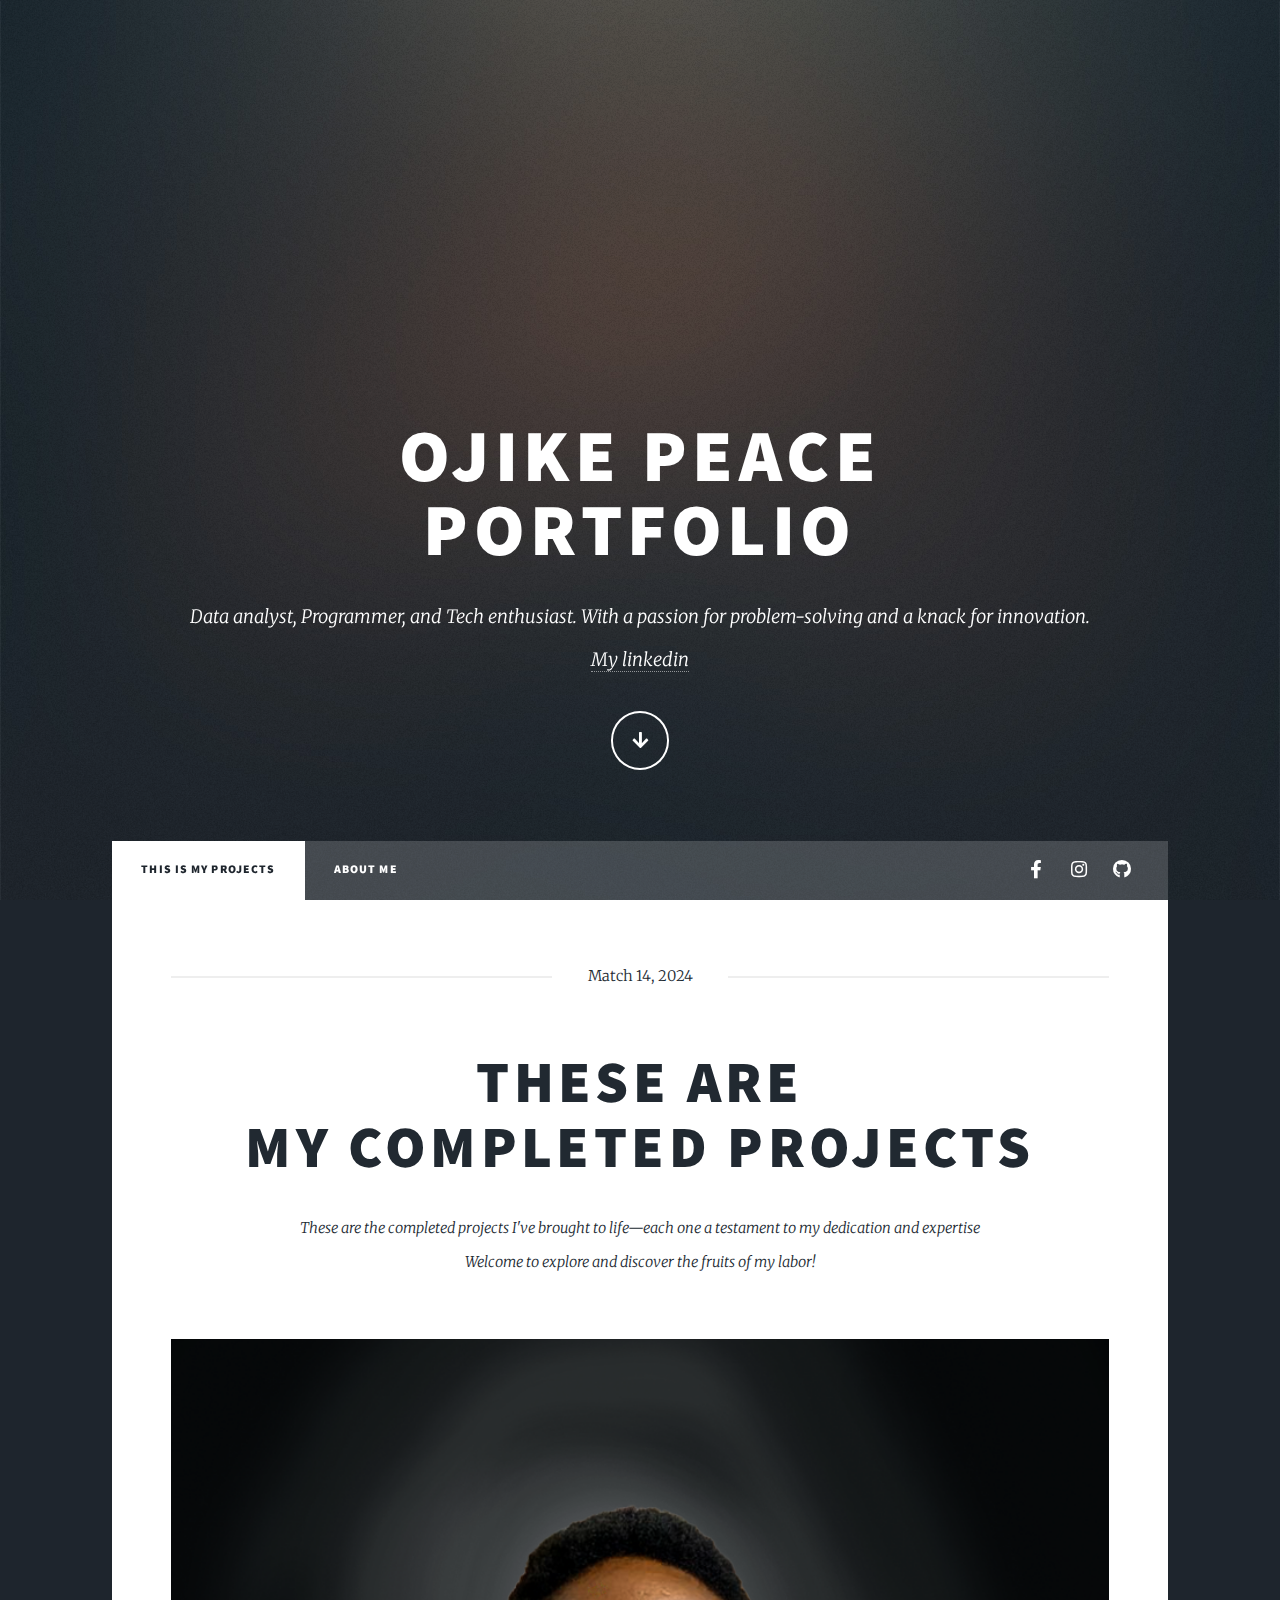
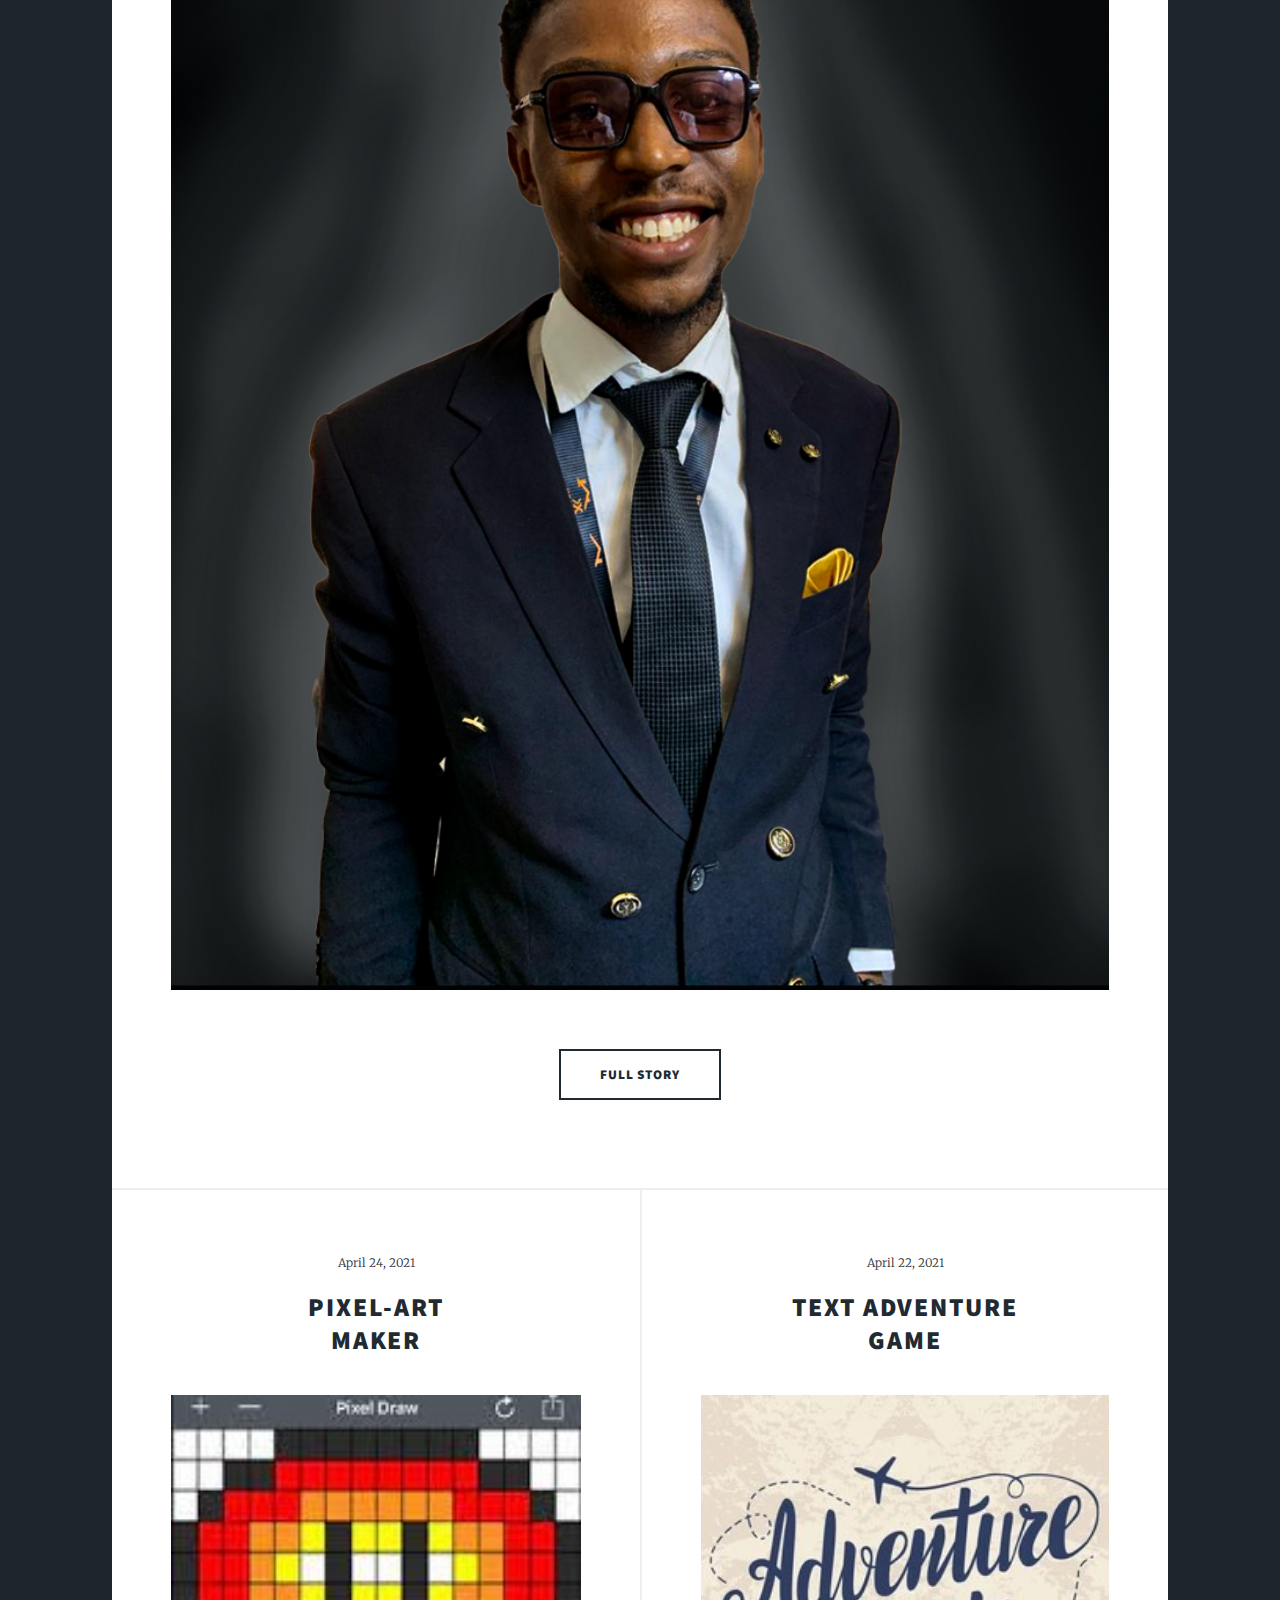
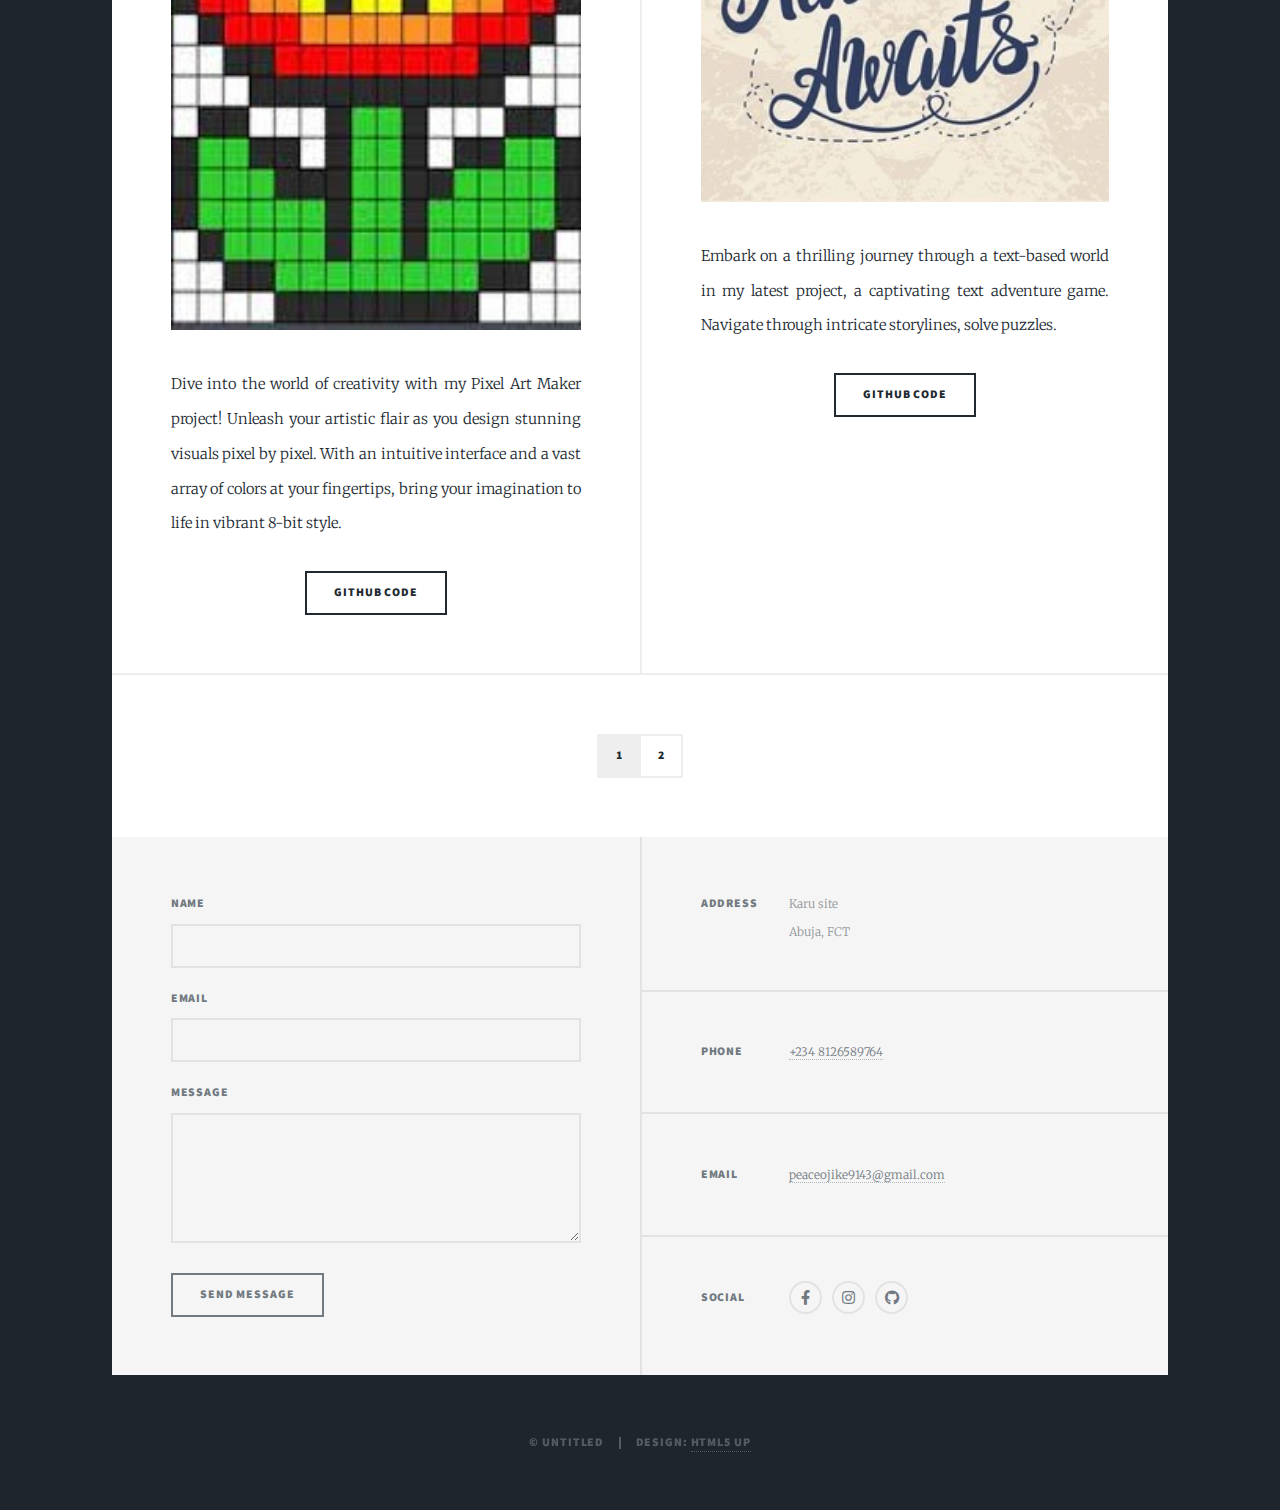
==== commit ce3e05a2: "Update index.html" ====
--- a/index.html
+++ b/index.html
@@ -54,8 +54,8 @@
 							<article class="post featured">
 								<header class="major">
 									<span class="date">Match 14, 2024</span>
-									<h2><a href="#">And this is are<br />
-									my completed projects</a></h2>
+									<h2><a href="#">These Are<br />
+									My Completed Projects</a></h2>
 									<p>These are the completed projects I've brought to life—each one a testament to my dedication and expertise<br />
 									    Welcome to explore and discover the fruits of my labor!<br />
 							        </p>
@@ -226,4 +226,4 @@
 			<script src="assets/js/main.js"></script>
 
 	</body>
-</html>+</html>
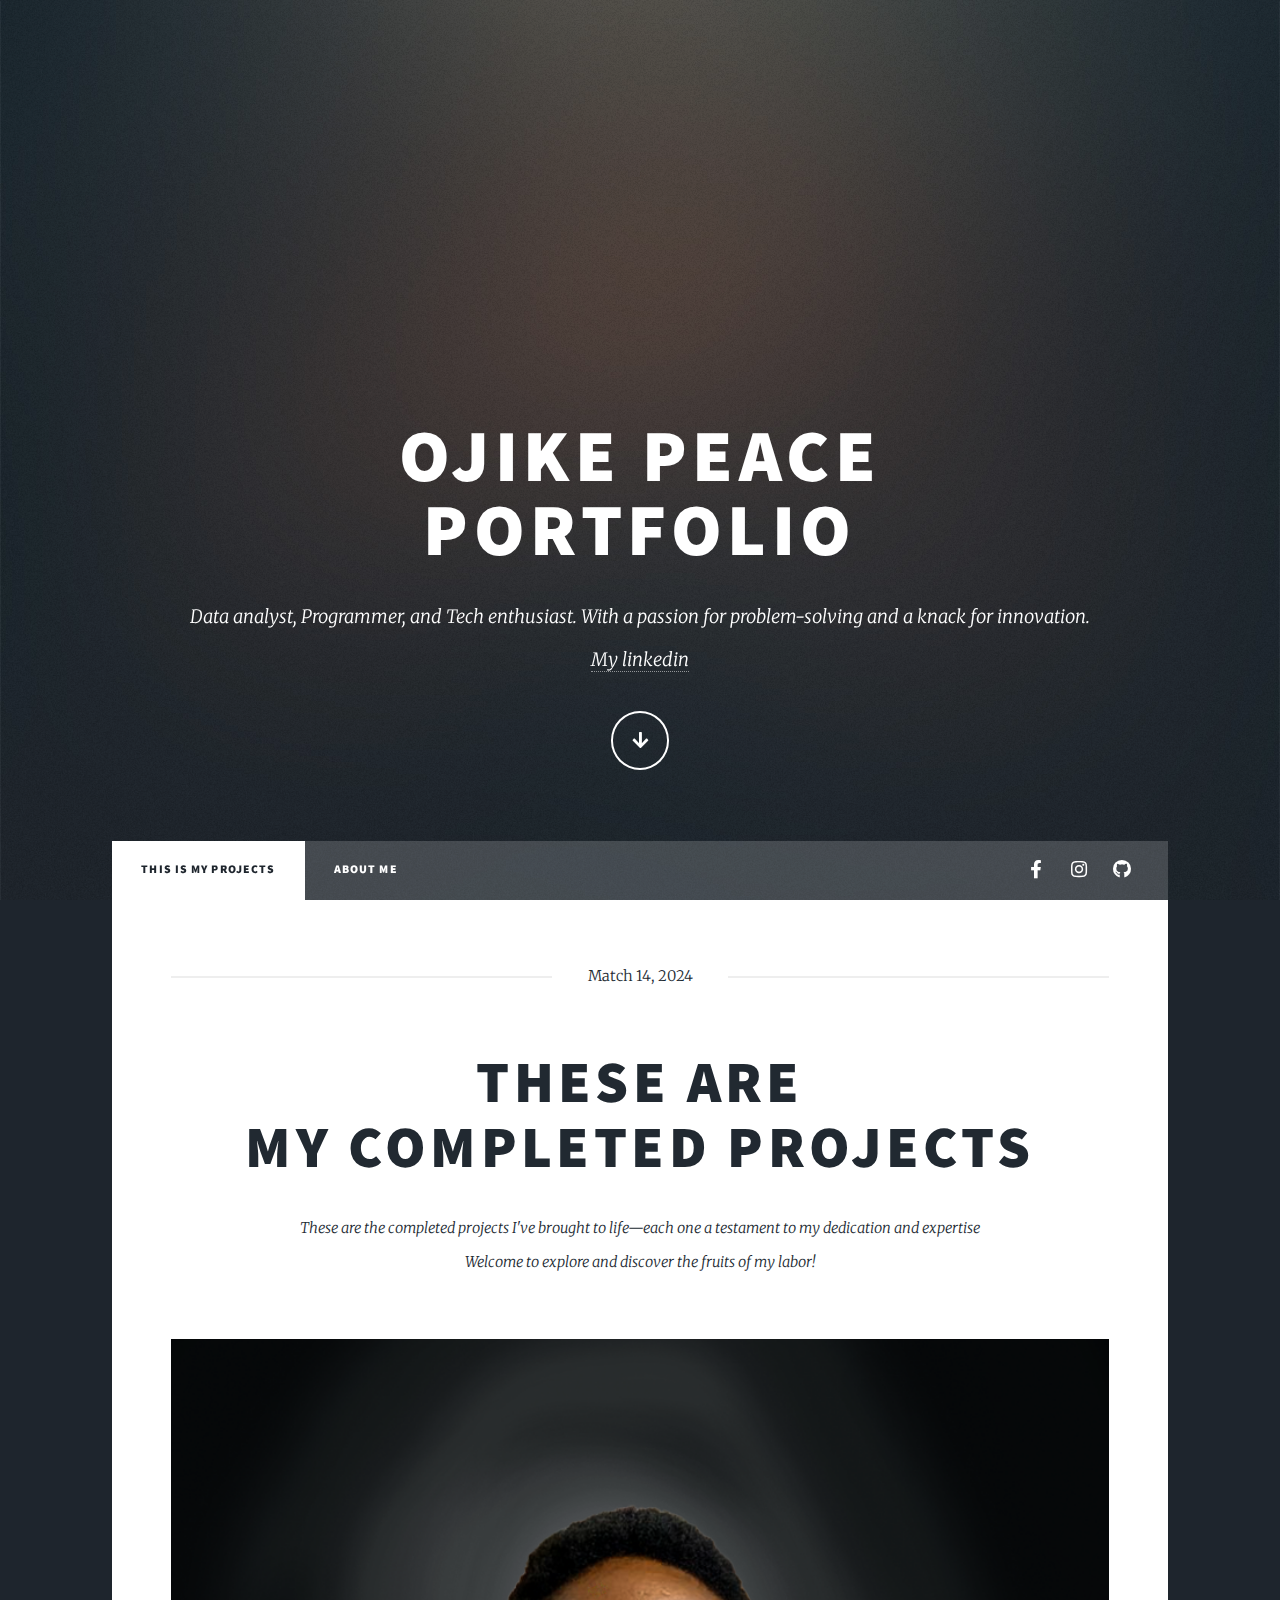
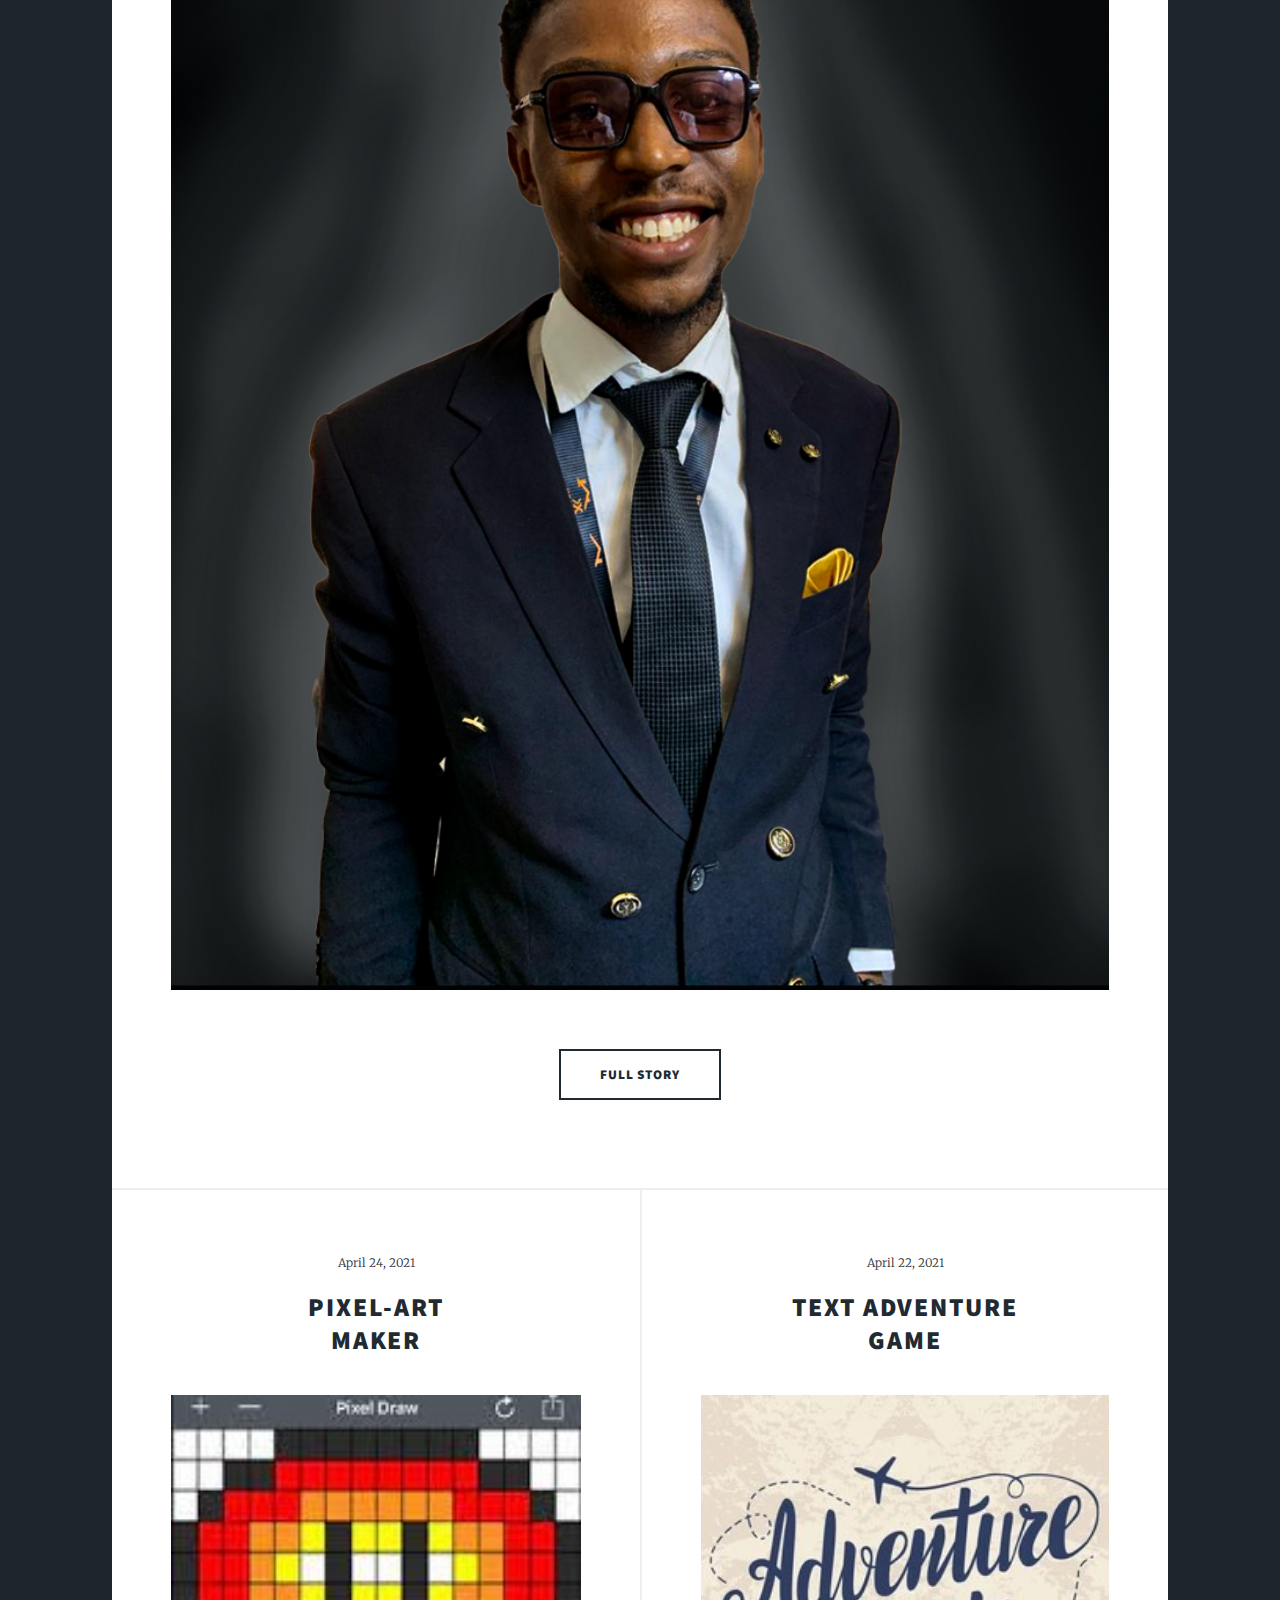
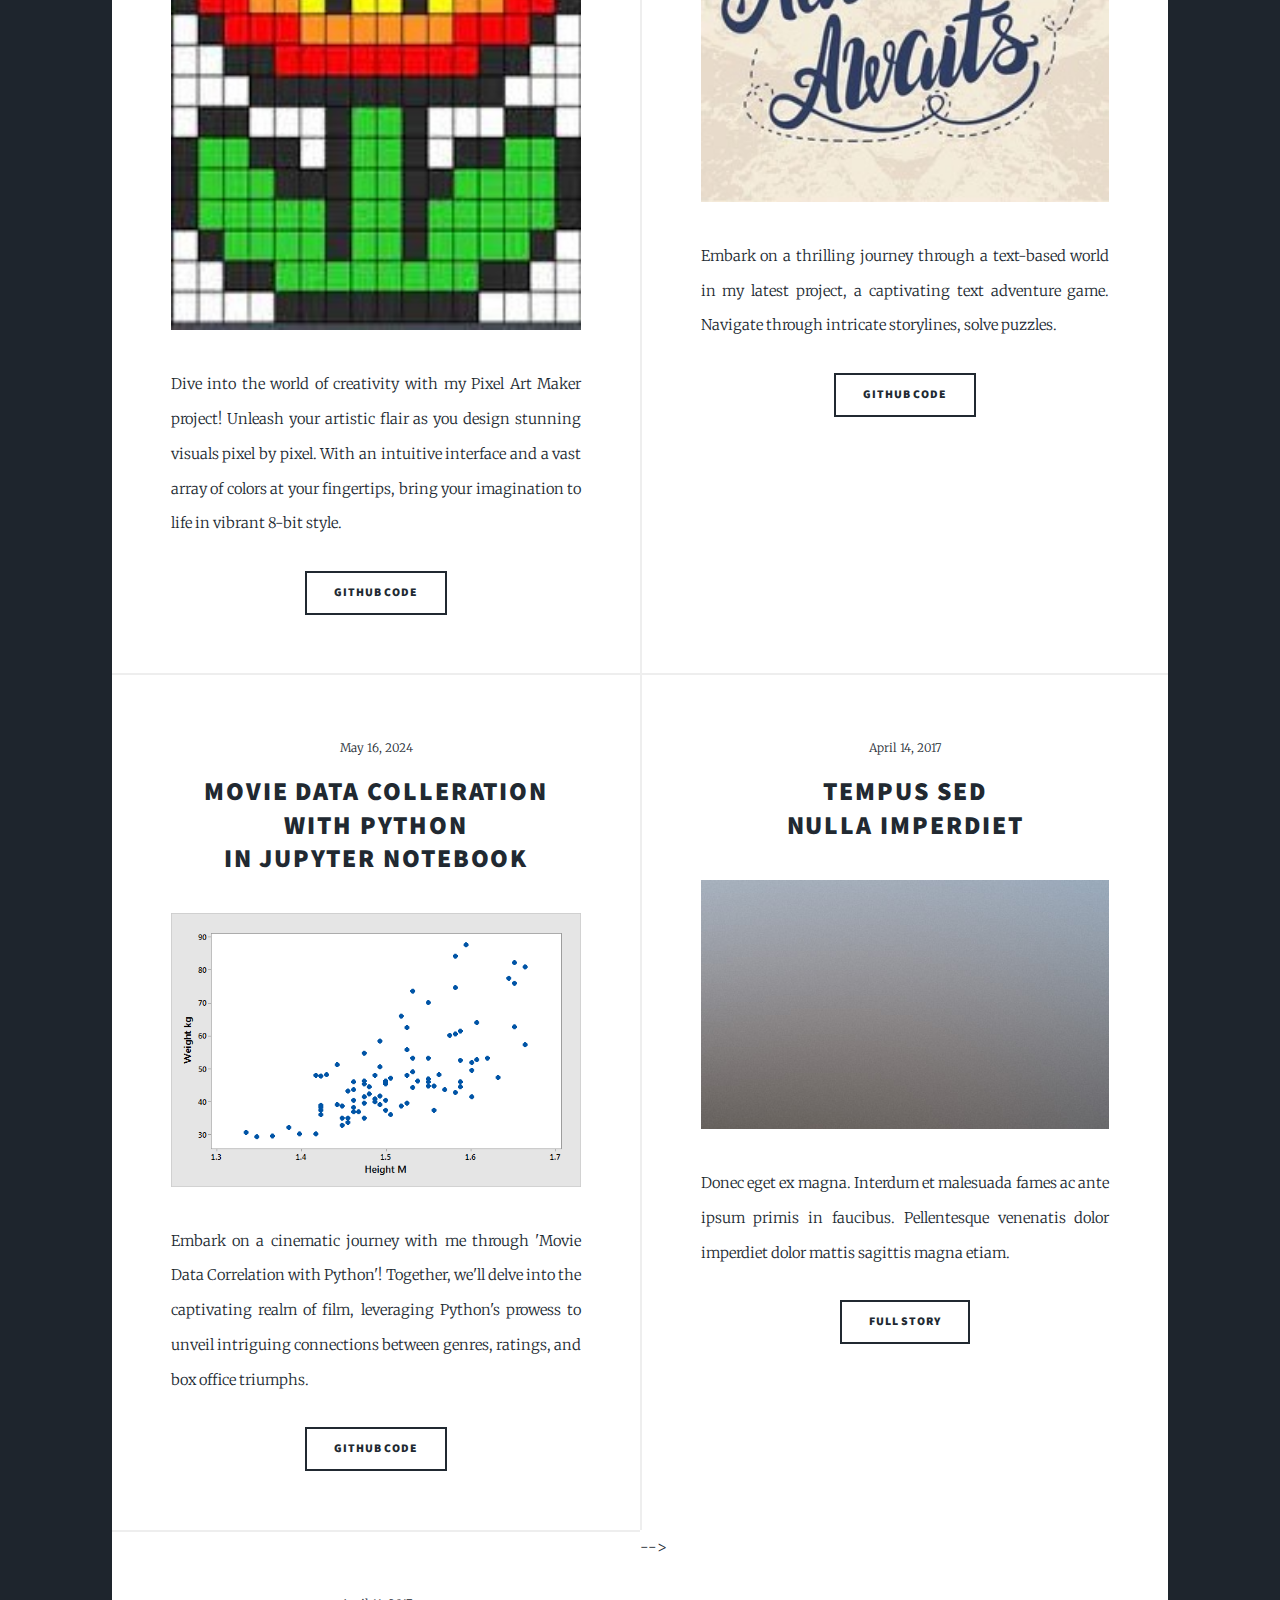
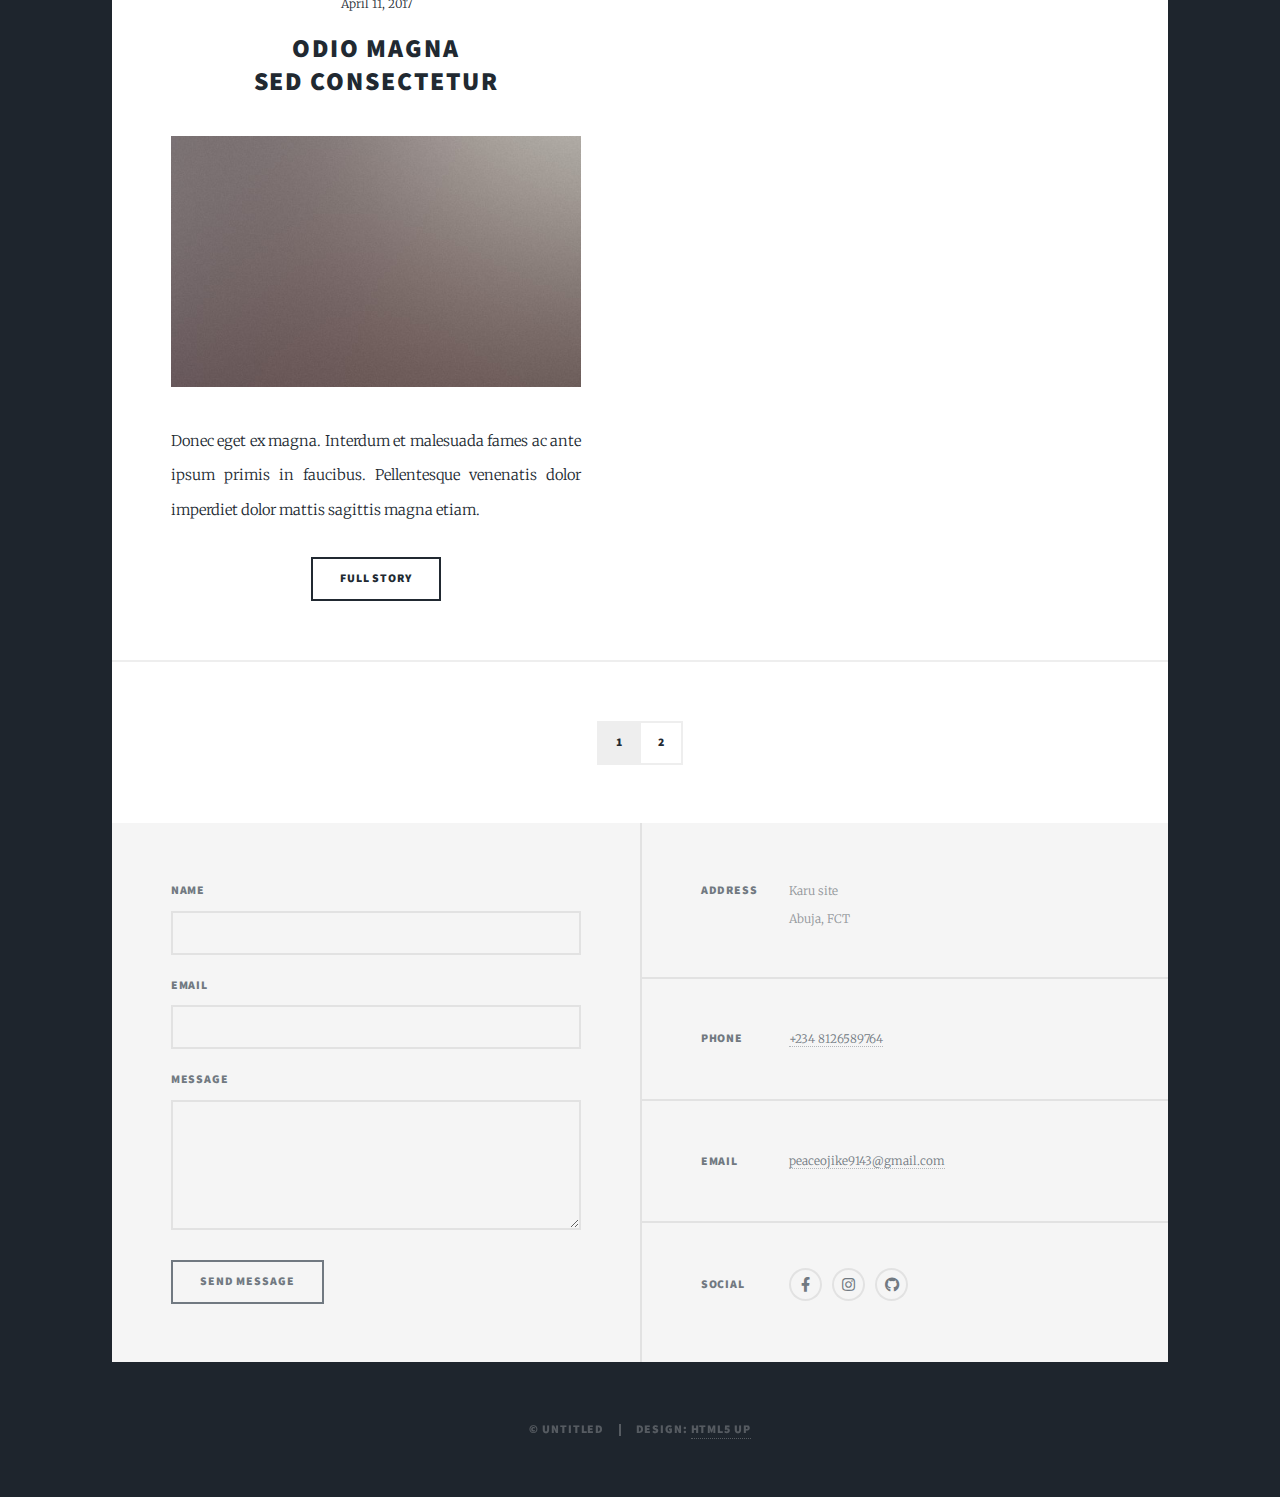
==== commit f7764e40: "Update index.html" ====
--- a/index.html
+++ b/index.html
@@ -93,16 +93,16 @@
 										<li><a href="https://github.com/peaceojike9142/text-adventure-game" class="button">Github Code</a></li>
 									</ul>
 								</article>
-								<!--<article>
-									<header>
-										<span class="date">April 18, 2021</span>
-										<h2><a href="#">Ante mattis<br />
-										interdum dolor</a></h2>
-									</header>
-									<a href="#" class="image fit"><img src="images/pic04.jpg" alt="" /></a>
-									<p>Donec eget ex magna. Interdum et malesuada fames ac ante ipsum primis in faucibus. Pellentesque venenatis dolor imperdiet dolor mattis sagittis magna etiam.</p>
-									<ul class="actions special">
-										<li><a href="#" class="button">Full Story</a></li>
+								<article>
+									<header>
+										<span class="date">May 16, 2024</span>
+										<h2><a href="#">Movie Data Colleration with python<br />
+										in Jupyter Notebook</a></h2>
+									</header>
+									<a href="#" class="image fit"><img src="images/scatterplot_height_weight.webp" alt="scatterplot image" /></a>
+									<p>Embark on a cinematic journey with me through 'Movie Data Correlation with Python'! Together, we'll delve into the captivating realm of film, leveraging Python's prowess to unveil intriguing connections between genres, ratings, and box office triumphs.</p>
+									<ul class="actions special">
+										<li><a href="https://github.com/peaceojike9142/data-correlation" class="button">Github Code</a></li>
 									</ul>
 								</article>
 								<article>
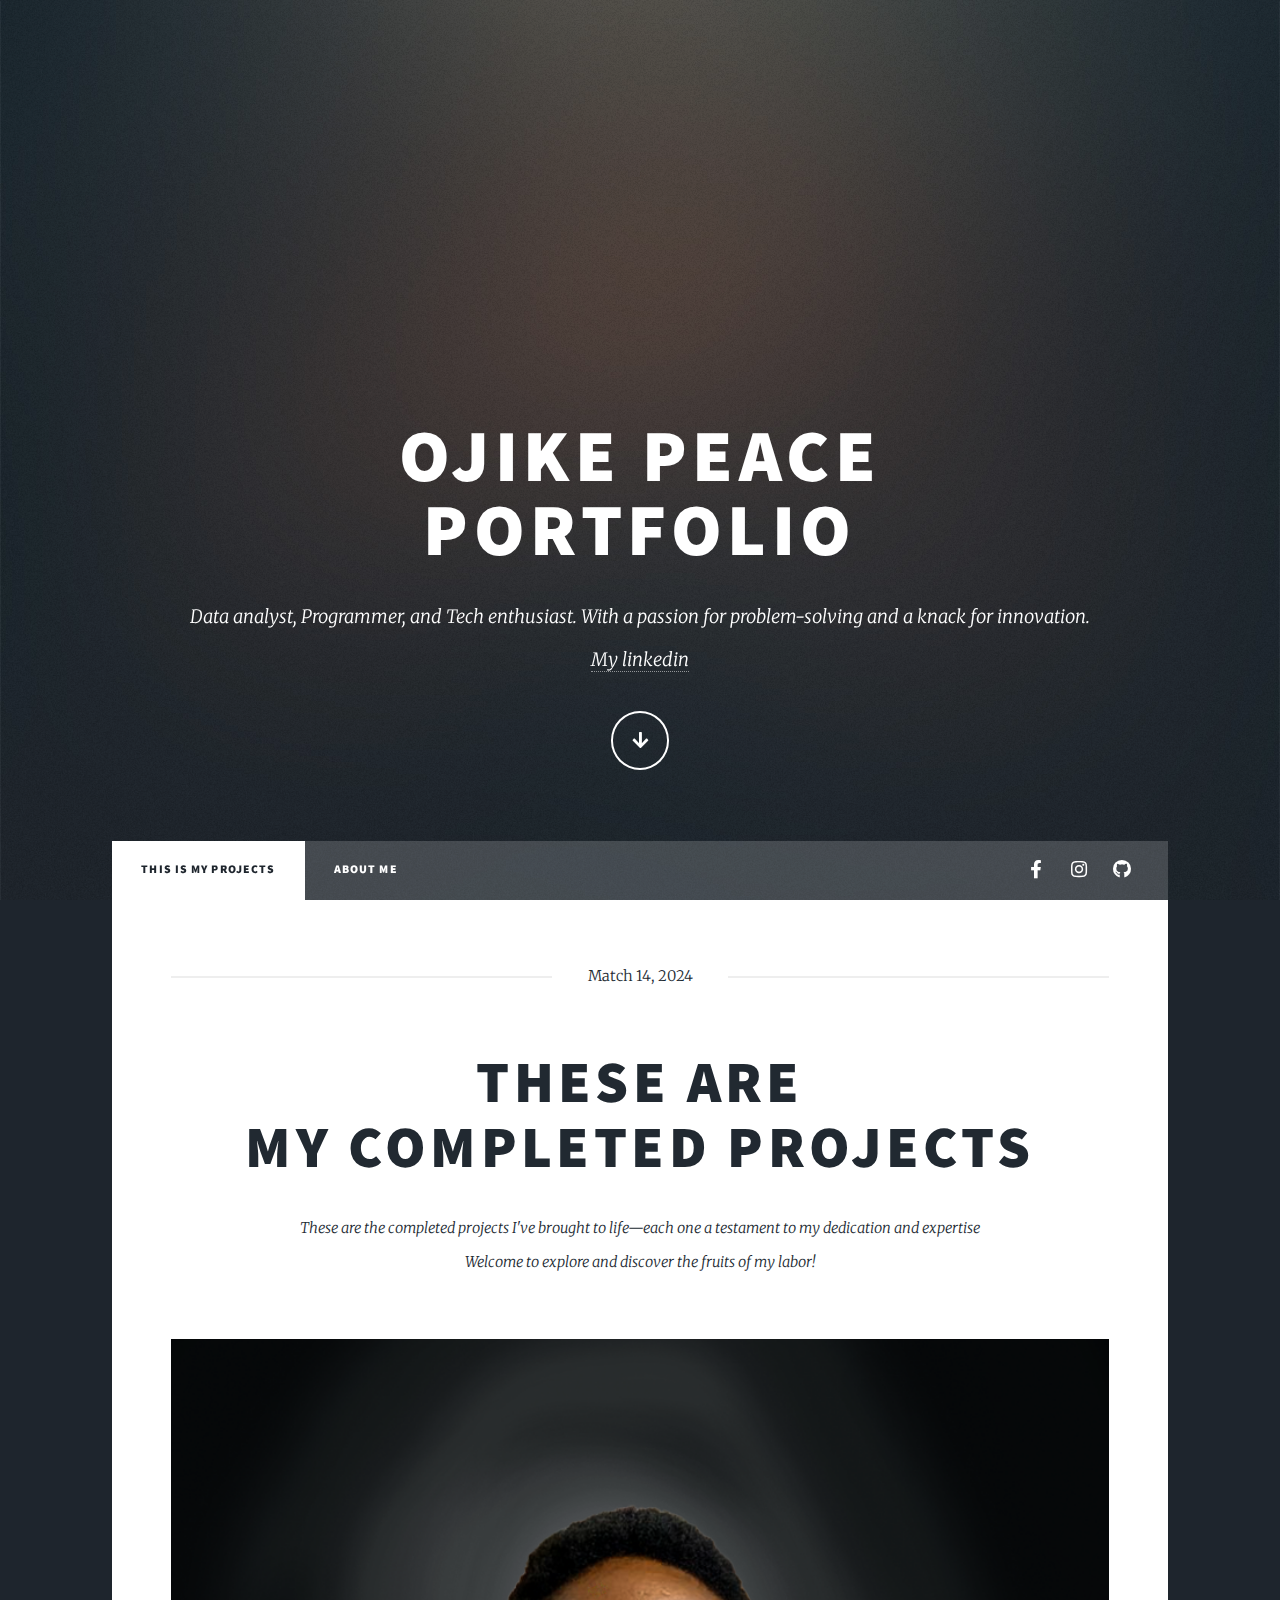
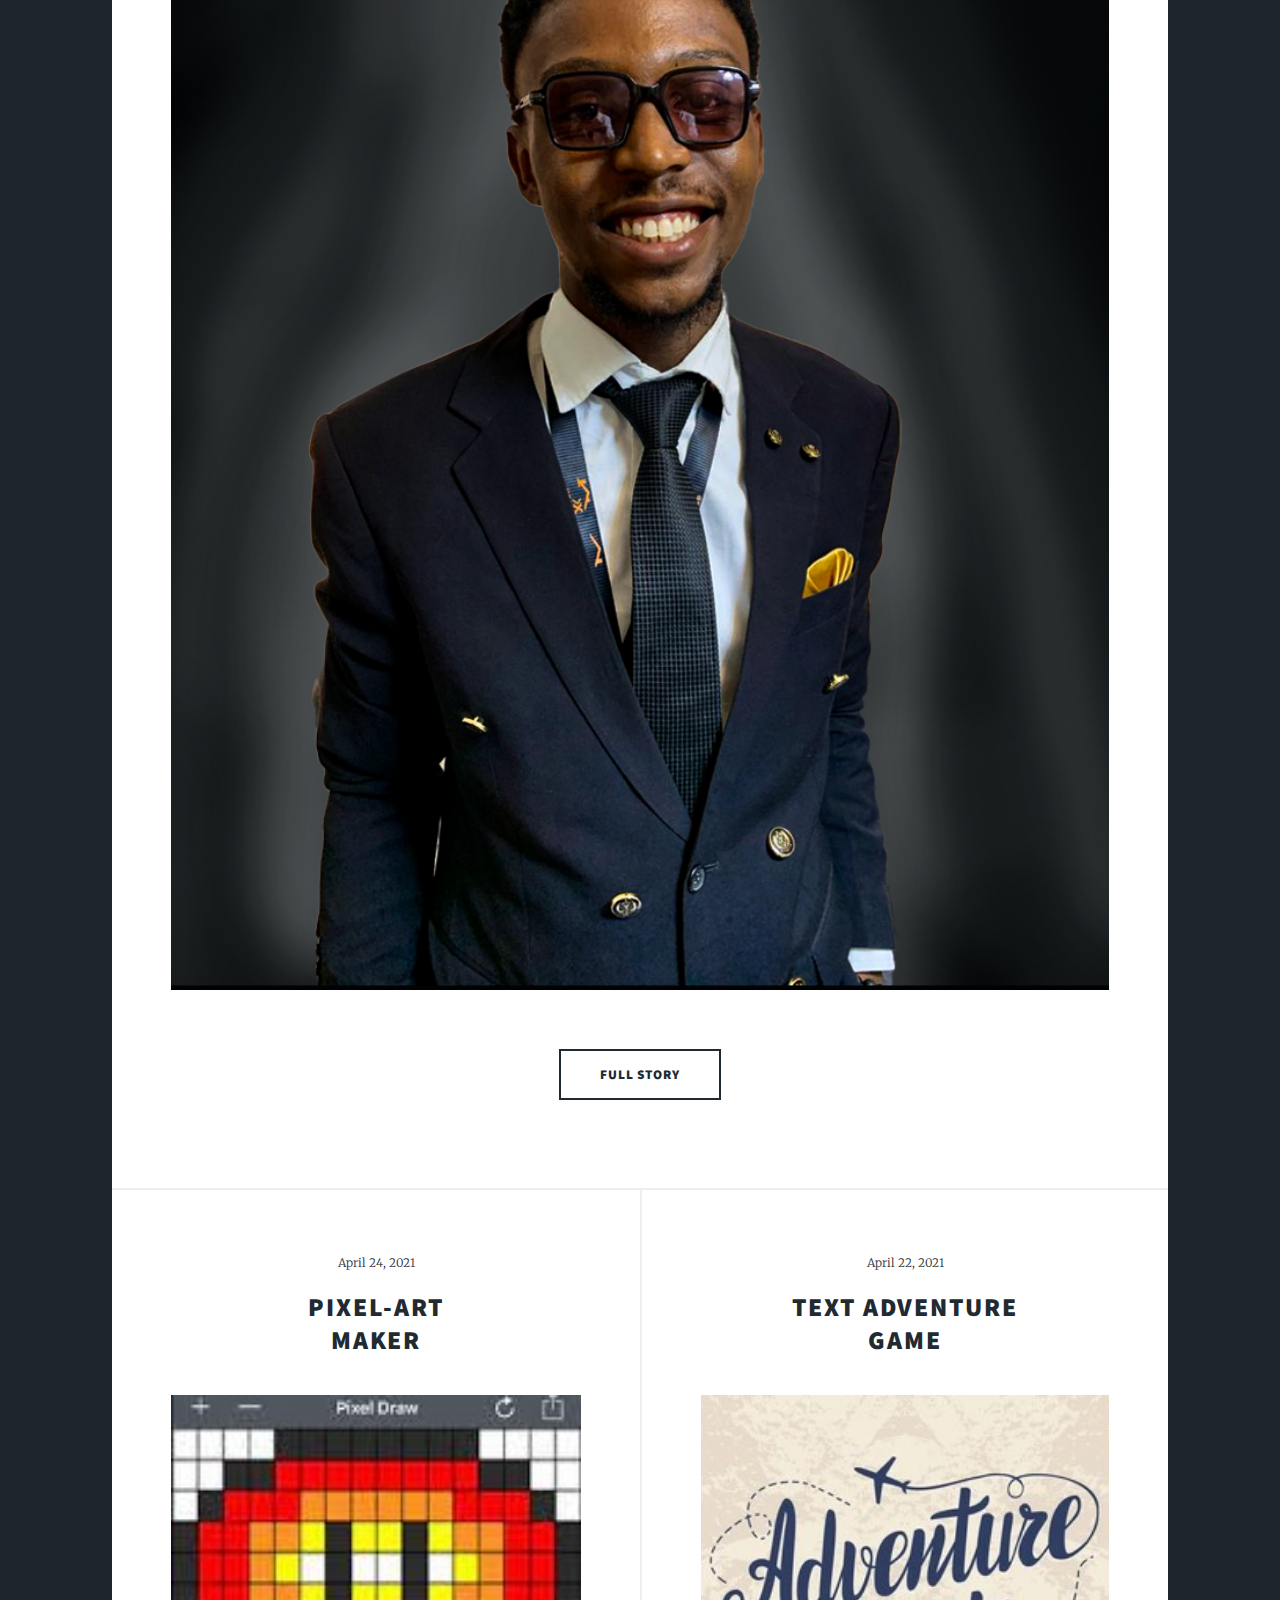
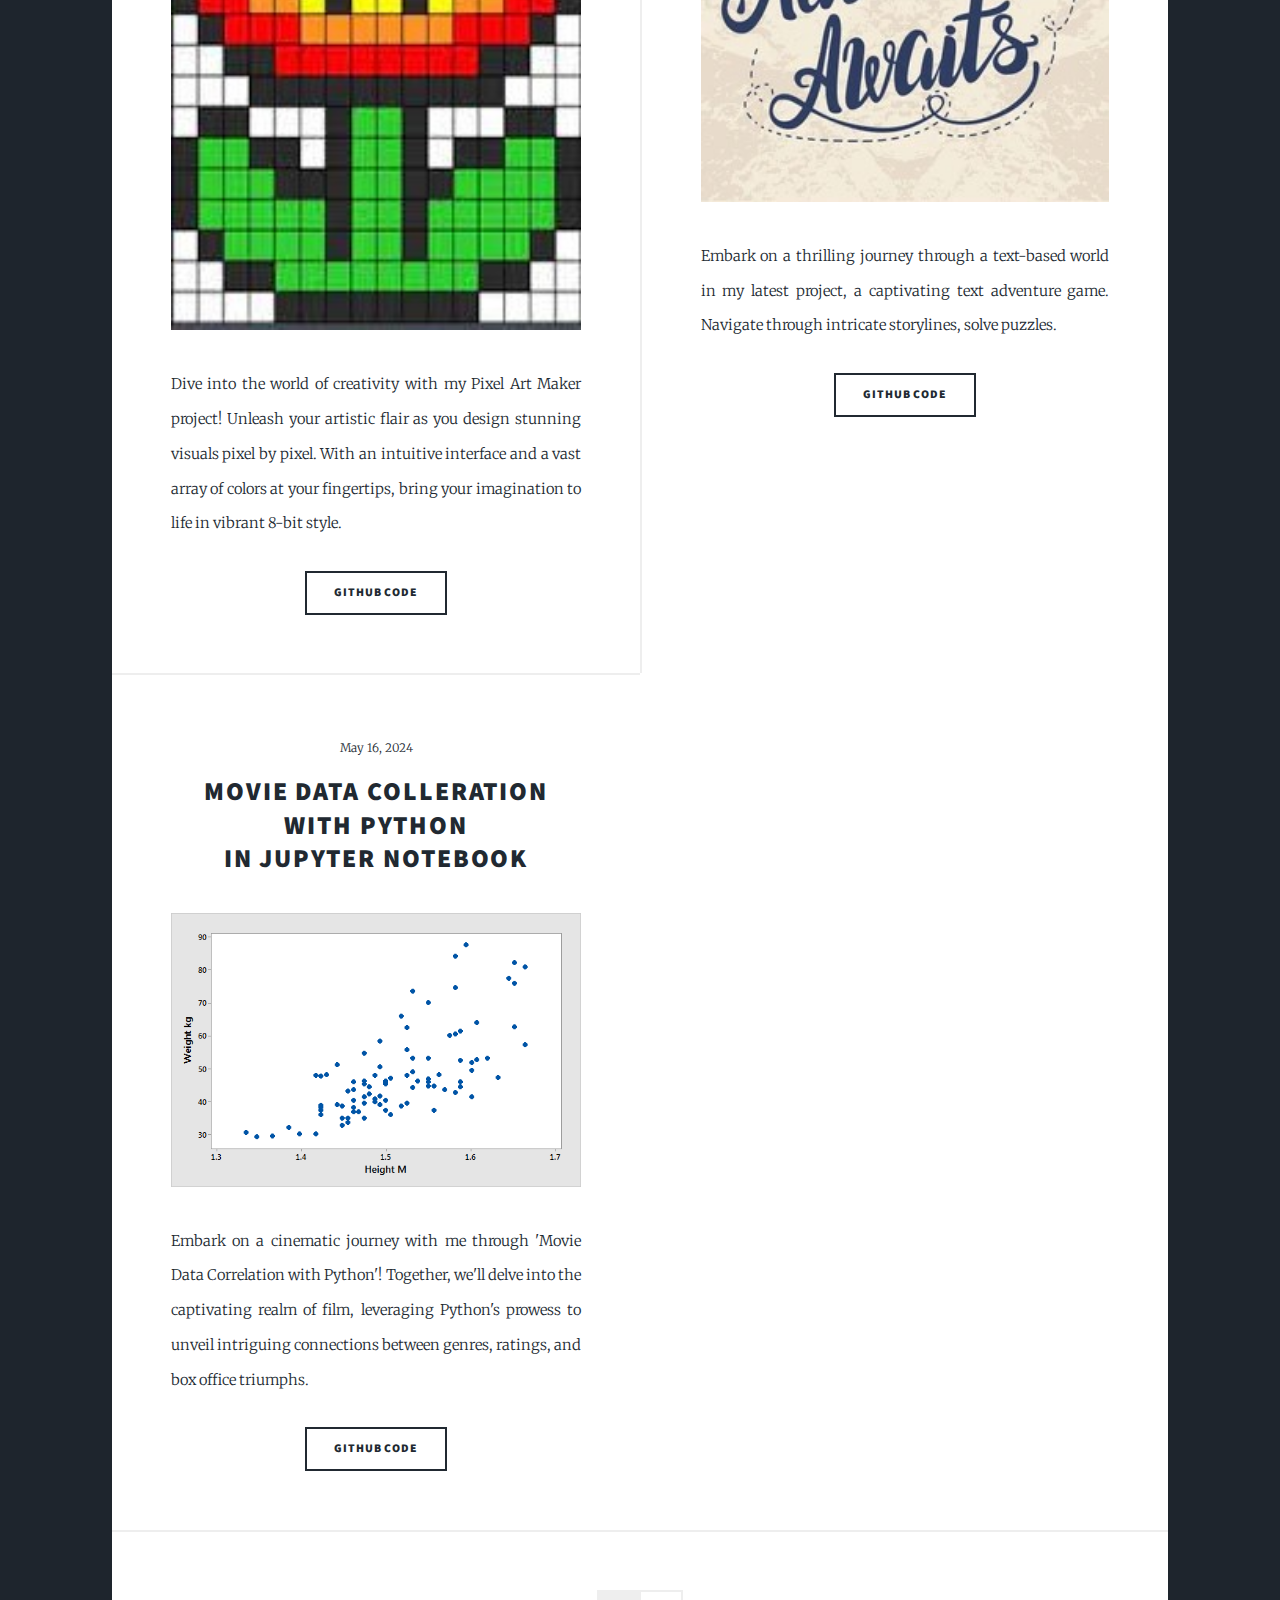
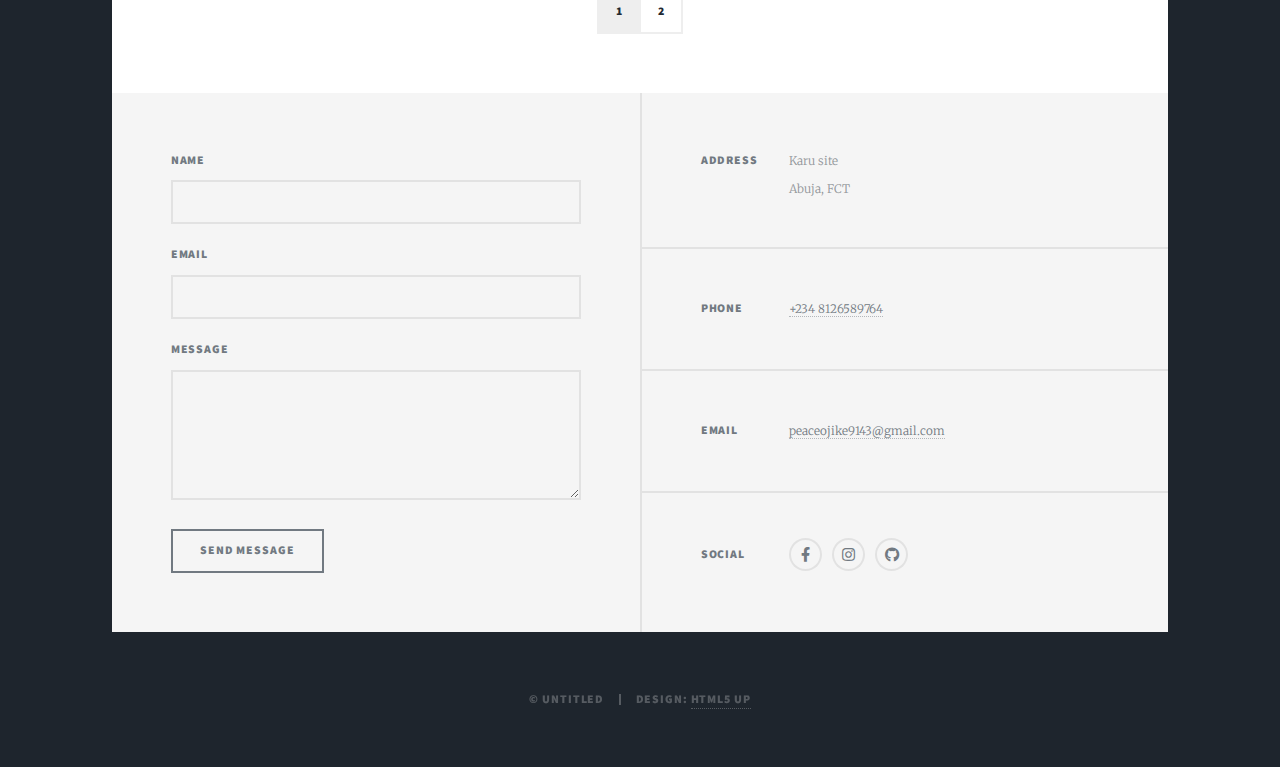
==== commit b8bbb473: "Update index.html" ====
--- a/index.html
+++ b/index.html
@@ -105,7 +105,7 @@
 										<li><a href="https://github.com/peaceojike9142/data-correlation" class="button">Github Code</a></li>
 									</ul>
 								</article>
-								<article>
+								<!--<article>
 									<header>
 										<span class="date">April 14, 2017</span>
 										<h2><a href="#">Tempus sed<br />
